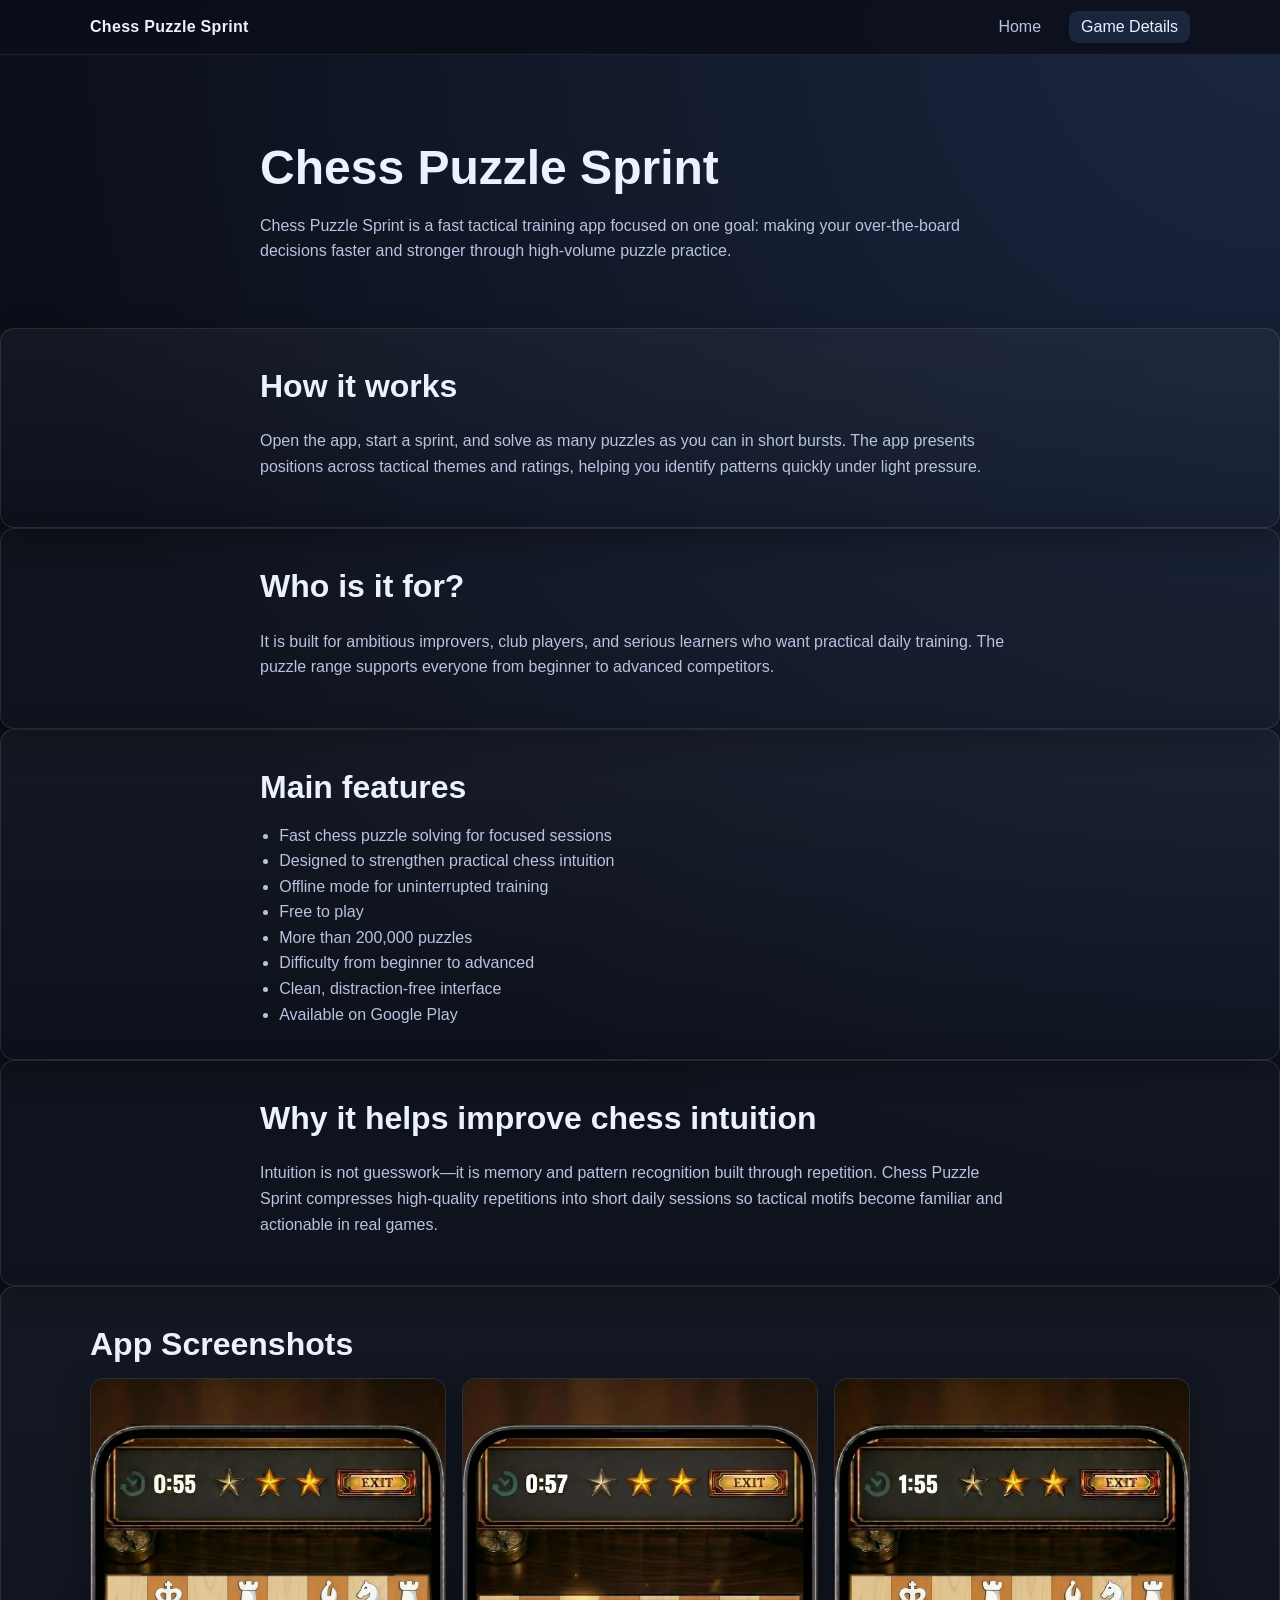
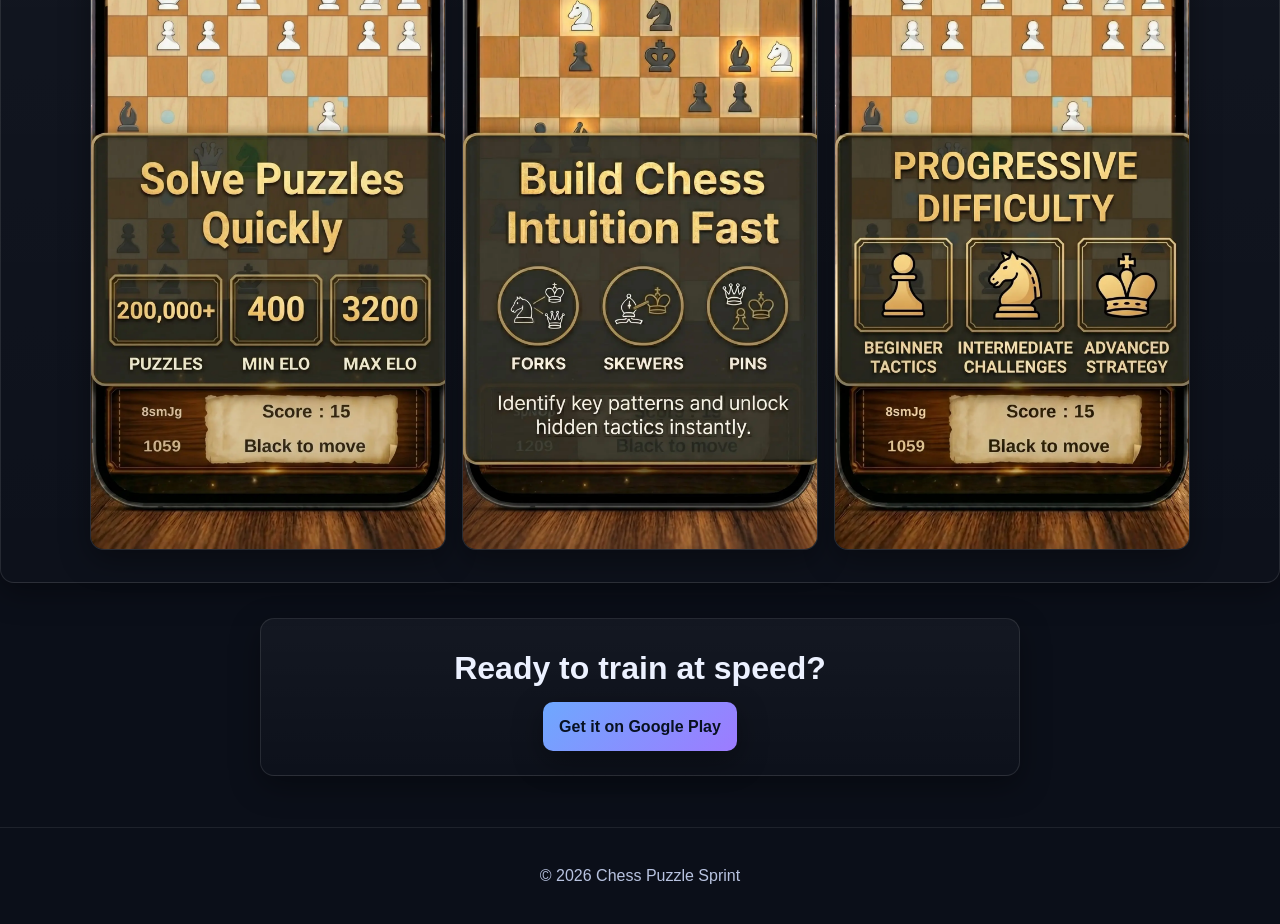
==== game.html @ a5557767 "Replace logo and screenshot placeholders with real assets" ====
<!DOCTYPE html>
<html lang="en">
<head>
  <meta charset="UTF-8" />
  <meta name="viewport" content="width=device-width, initial-scale=1.0" />
  <title>Game Details | Chess Puzzle Sprint</title>
  <meta name="description" content="Discover how Chess Puzzle Sprint works: fast sessions, 200,000+ puzzles, offline mode, and tactical training from beginner to advanced levels." />
  <link rel="stylesheet" href="style.css" />
</head>
<body>
  <header class="site-header">
    <div class="container nav-wrap">
      <a class="logo" href="index.html" aria-label="Chess Puzzle Sprint home">Chess Puzzle Sprint</a>
      <nav aria-label="Main navigation">
        <ul class="nav-links">
          <li><a href="index.html">Home</a></li>
          <li><a href="game.html" aria-current="page">Game Details</a></li>
        </ul>
      </nav>
    </div>
  </header>

  <main>
    <section class="page-hero">
      <div class="container narrow">
        <h1>Chess Puzzle Sprint</h1>
        <p>
          Chess Puzzle Sprint is a fast tactical training app focused on one goal: making your over-the-board decisions faster and stronger through high-volume puzzle practice.
        </p>
      </div>
    </section>

    <section class="content-section">
      <div class="container narrow">
        <h2>How it works</h2>
        <p>
          Open the app, start a sprint, and solve as many puzzles as you can in short bursts. The app presents positions across tactical themes and ratings, helping you identify patterns quickly under light pressure.
        </p>
      </div>
    </section>

    <section class="content-section alt">
      <div class="container narrow">
        <h2>Who is it for?</h2>
        <p>
          It is built for ambitious improvers, club players, and serious learners who want practical daily training. The puzzle range supports everyone from beginner to advanced competitors.
        </p>
      </div>
    </section>

    <section class="content-section">
      <div class="container narrow">
        <h2>Main features</h2>
        <ul class="feature-list">
          <li>Fast chess puzzle solving for focused sessions</li>
          <li>Designed to strengthen practical chess intuition</li>
          <li>Offline mode for uninterrupted training</li>
          <li>Free to play</li>
          <li>More than 200,000 puzzles</li>
          <li>Difficulty from beginner to advanced</li>
          <li>Clean, distraction-free interface</li>
          <li>Available on Google Play</li>
        </ul>
      </div>
    </section>

    <section class="content-section alt">
      <div class="container narrow">
        <h2>Why it helps improve chess intuition</h2>
        <p>
          Intuition is not guesswork—it is memory and pattern recognition built through repetition. Chess Puzzle Sprint compresses high-quality repetitions into short daily sessions so tactical motifs become familiar and actionable in real games.
        </p>
      </div>
    </section>

    <section class="content-section">
      <div class="container">
        <h2>App Screenshots</h2>
        <div class="screenshot-grid" aria-label="Gameplay screenshots">
          <img src="assets/screen-1.webp" alt="Home screen of Chess Puzzle Sprint" class="app-shot" />
          <img src="assets/screen-2.webp" alt="Puzzle gameplay in progress" class="app-shot" />
          <img src="assets/screen-3.webp" alt="Puzzle sprint results summary" class="app-shot" />
        </div>
      </div>
    </section>

    <section class="final-cta">
      <div class="container narrow">
        <h2>Ready to train at speed?</h2>
        <a class="btn btn-primary" href="https://play.google.com/store/apps/details?id=YOUR_APP_PACKAGE_NAME" target="_blank" rel="noopener noreferrer">Get it on Google Play</a>
      </div>
    </section>
  </main>

  <footer class="site-footer">
    <div class="container">
      <p>© <span id="year"></span> Chess Puzzle Sprint</p>
    </div>
  </footer>

  <script src="script.js"></script>
</body>
</html>
---- style.css ----
:root {
  --bg: #0b0f19;
  --bg-soft: #121a2a;
  --card: #161f33;
  --text: #ecf1ff;
  --muted: #b8c3e0;
  --accent: #6ea8fe;
  --accent-2: #7fffd4;
  --shadow: 0 10px 30px rgba(0, 0, 0, 0.35);
  --radius: 14px;
}

* { box-sizing: border-box; }
html, body { margin: 0; padding: 0; }
body {
  font-family: Inter, Segoe UI, Roboto, Helvetica, Arial, sans-serif;
  background: radial-gradient(circle at top right, #1b2640 0%, var(--bg) 45%);
  color: var(--text);
  line-height: 1.6;
}

.container { width: min(1100px, 92%); margin: 0 auto; }
.narrow { width: min(760px, 92%); }

.site-header {
  position: sticky;
  top: 0;
  background: rgba(11, 15, 25, 0.84);
  backdrop-filter: blur(10px);
  border-bottom: 1px solid rgba(255, 255, 255, 0.08);
  z-index: 50;
}
.nav-wrap { display: flex; align-items: center; justify-content: space-between; padding: 0.9rem 0; }
.logo {
  color: var(--text);
  text-decoration: none;
  font-weight: 700;
  letter-spacing: 0.3px;
}
.nav-links { list-style: none; display: flex; gap: 1rem; margin: 0; padding: 0; }
.nav-links a {
  color: var(--muted);
  text-decoration: none;
  padding: 0.45rem 0.75rem;
  border-radius: 9px;
}
.nav-links a[aria-current="page"], .nav-links a:hover, .nav-links a:focus-visible {
  color: var(--text);
  background: rgba(110, 168, 254, 0.14);
}

.hero, .page-hero { padding: 5rem 0 3rem; }
.hero-grid {
  display: grid;
  grid-template-columns: 1fr;
  gap: 1.5rem;
}
.eyebrow { text-transform: uppercase; color: var(--accent-2); font-weight: 600; letter-spacing: .1em; }
h1 { margin: 0.3rem 0 0.8rem; line-height: 1.18; font-size: clamp(1.85rem, 4.4vw, 3rem); }
.hero-copy { color: var(--muted); max-width: 60ch; }
.hero-actions { display: flex; flex-wrap: wrap; gap: 0.8rem; margin-top: 1.25rem; }

.btn {
  display: inline-block;
  text-decoration: none;
  font-weight: 650;
  border-radius: 10px;
  padding: 0.72rem 1rem;
  transition: transform .18s ease, box-shadow .18s ease;
}
.btn:focus-visible { outline: 2px solid var(--accent-2); outline-offset: 3px; }
.btn:hover { transform: translateY(-1px); }
.btn-primary {
  background: linear-gradient(135deg, var(--accent), #9d7bff);
  color: #081121;
  box-shadow: var(--shadow);
}
.btn-secondary {
  color: var(--text);
  border: 1px solid rgba(255, 255, 255, 0.2);
  background: rgba(255, 255, 255, 0.03);
}

.visual-card, .card, .placeholder-box, .content-section, .final-cta .narrow {
  background: linear-gradient(180deg, rgba(255,255,255,0.04), rgba(255,255,255,0.01));
  border: 1px solid rgba(255, 255, 255, 0.1);
  border-radius: var(--radius);
  box-shadow: var(--shadow);
}
.visual-card { padding: 1rem; display: flex; align-items: center; justify-content: center; min-height: 230px; }
.placeholder-box {
  width: 100%;
  min-height: 180px;
  display: grid;
  place-items: center;
  color: var(--muted);
  border: 1px dashed rgba(255,255,255,0.25);
  background: rgba(11, 15, 25, 0.35);
}
.placeholder-box.tall { min-height: 320px; }

.hero-logo {
  width: min(280px, 80%);
  height: auto;
  display: block;
  margin: 0 auto;
  filter: drop-shadow(0 8px 22px rgba(0,0,0,.35));
}

.app-shot {
  width: 100%;
  aspect-ratio: 9 / 19.5;
  object-fit: cover;
  border-radius: 14px;
  border: 1px solid rgba(255,255,255,0.12);
  box-shadow: var(--shadow);
  background: rgba(11, 15, 25, 0.35);
}

.features, .explain, .content-section { padding: 1.2rem 0 1.6rem; }
.card-grid {
  display: grid;
  grid-template-columns: 1fr;
  gap: 1rem;
  margin-top: 1rem;
}
.card { padding: 1rem; }
h2 { font-size: clamp(1.35rem, 3vw, 2rem); margin: 0 0 .5rem; }
h3 { margin-top: .2rem; margin-bottom: .4rem; }
p, li { color: var(--muted); }
.feature-list { margin: .6rem 0 0; padding-left: 1.2rem; }

.alt { background: rgba(255, 255, 255, 0.02); border-radius: var(--radius); }
.screenshot-grid {
  display: grid;
  grid-template-columns: 1fr;
  gap: 1rem;
}
.final-cta { padding: 2.2rem 0 3.2rem; }
.final-cta .narrow { text-align: center; padding: 1.5rem; }
.site-footer {
  border-top: 1px solid rgba(255,255,255,0.08);
  padding: 1.2rem 0;
  text-align: center;
  color: var(--muted);
}

@media (min-width: 700px) {
  .hero-grid { grid-template-columns: 1.1fr .9fr; align-items: center; }
  .card-grid { grid-template-columns: repeat(2, 1fr); }
  .screenshot-grid { grid-template-columns: repeat(3, 1fr); }
}

@media (min-width: 980px) {
  .features, .explain, .content-section { padding: 2rem 0; }
}
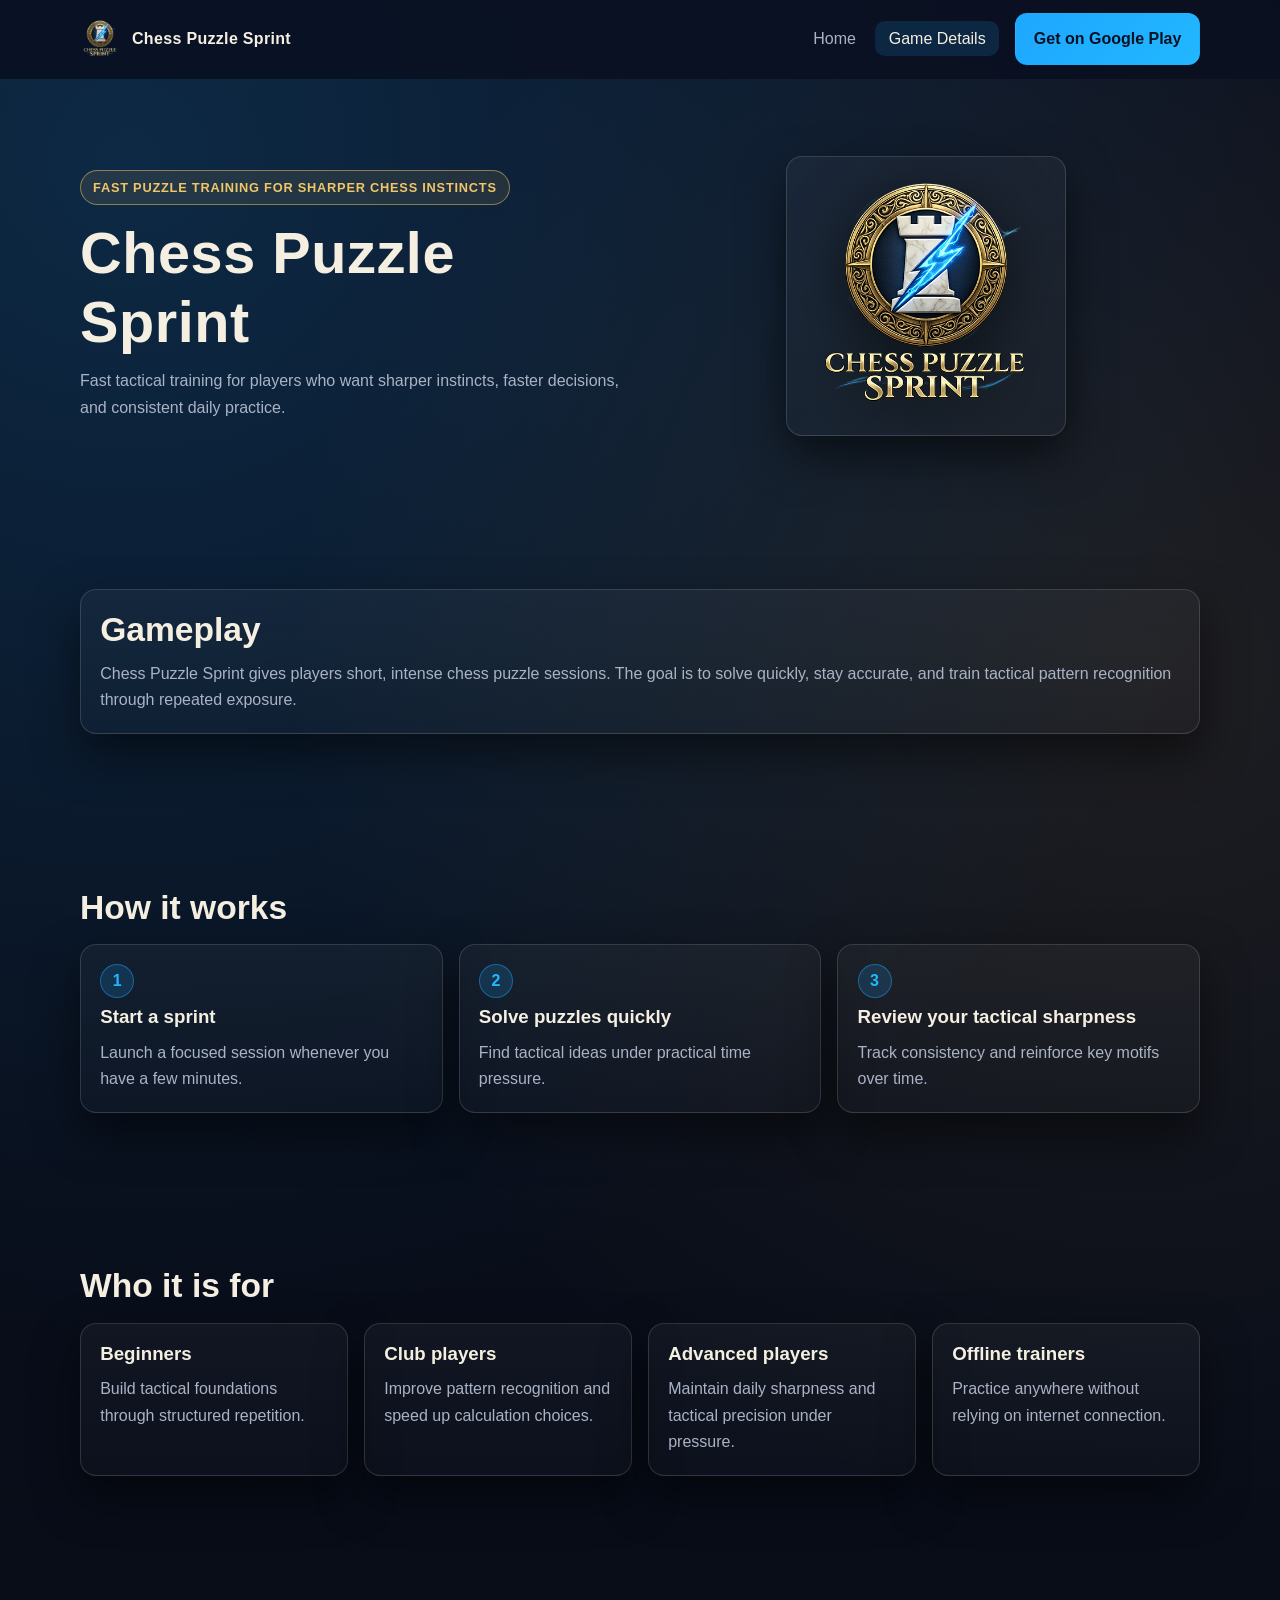
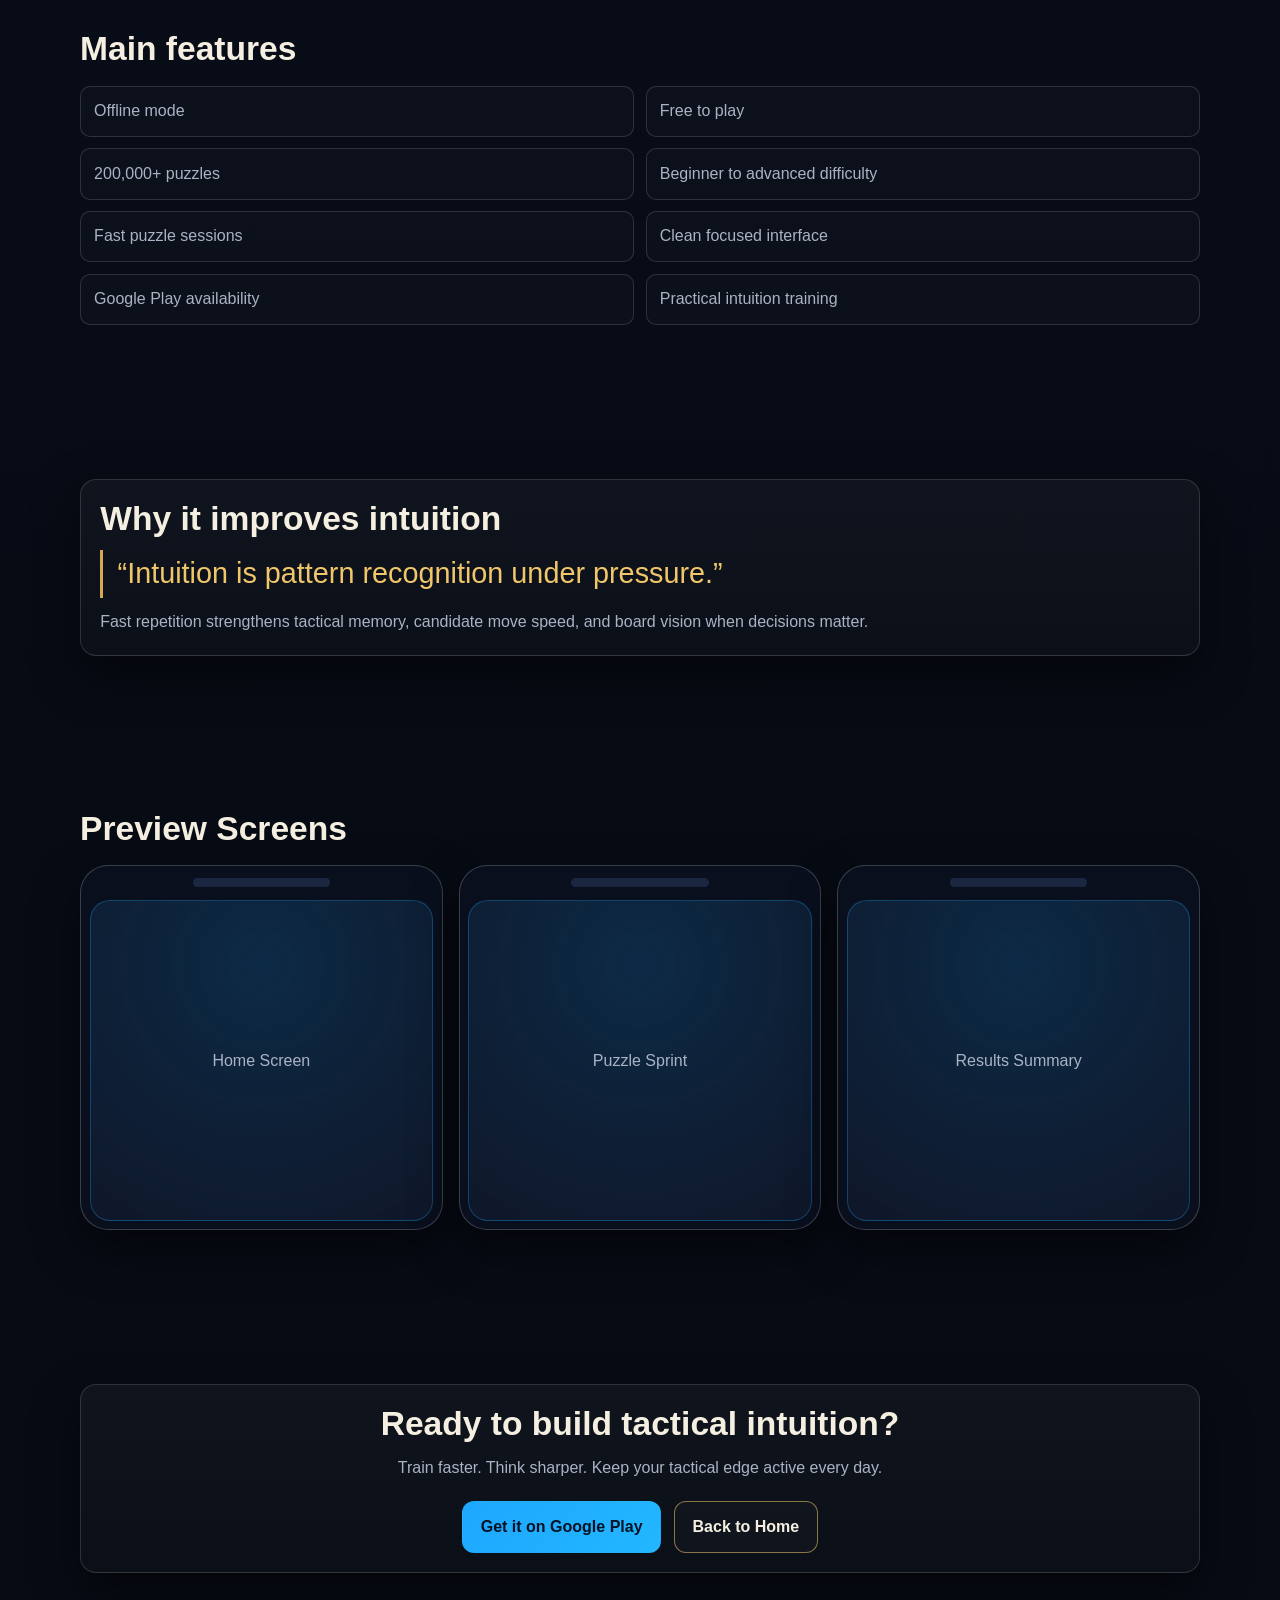
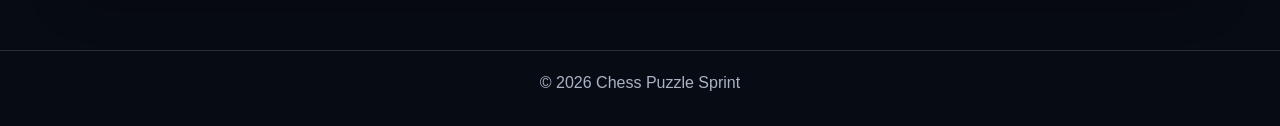
==== commit d55d5769: "Redesign site with premium chess visual identity and responsive layout" ====
--- a/game.html
+++ b/game.html
@@ -4,100 +4,57 @@
   <meta charset="UTF-8" />
   <meta name="viewport" content="width=device-width, initial-scale=1.0" />
   <title>Game Details | Chess Puzzle Sprint</title>
-  <meta name="description" content="Discover how Chess Puzzle Sprint works: fast sessions, 200,000+ puzzles, offline mode, and tactical training from beginner to advanced levels." />
+  <meta name="description" content="Discover how Chess Puzzle Sprint helps players improve chess intuition, tactical vision, and pattern recognition through fast offline puzzle training." />
   <link rel="stylesheet" href="style.css" />
 </head>
 <body>
-  <header class="site-header">
+  <header class="site-header" id="siteHeader">
     <div class="container nav-wrap">
-      <a class="logo" href="index.html" aria-label="Chess Puzzle Sprint home">Chess Puzzle Sprint</a>
-      <nav aria-label="Main navigation">
+      <a class="brand" href="index.html" aria-label="Chess Puzzle Sprint home">
+        <img src="assets/logo.png" alt="Chess Puzzle Sprint app logo featuring a marble rook, electric lightning, and gold frame" class="brand-logo" />
+        <span class="brand-text">Chess Puzzle Sprint</span>
+      </a>
+      <button class="menu-toggle" type="button" aria-expanded="false" aria-controls="mainNav" aria-label="Toggle navigation menu">
+        <span></span><span></span><span></span>
+      </button>
+      <nav id="mainNav" class="site-nav" aria-label="Main navigation">
         <ul class="nav-links">
           <li><a href="index.html">Home</a></li>
           <li><a href="game.html" aria-current="page">Game Details</a></li>
         </ul>
+        <a class="btn btn-primary nav-cta" href="https://play.google.com/store/apps/details?id=YOUR_APP_PACKAGE_NAME" target="_blank" rel="noopener noreferrer">Get on Google Play</a>
       </nav>
     </div>
   </header>
 
   <main>
-    <section class="page-hero">
-      <div class="container narrow">
-        <h1>Chess Puzzle Sprint</h1>
-        <p>
-          Chess Puzzle Sprint is a fast tactical training app focused on one goal: making your over-the-board decisions faster and stronger through high-volume puzzle practice.
-        </p>
+    <section class="section-pad page-hero">
+      <div class="container split-block align-center">
+        <div>
+          <p class="badge">Fast puzzle training for sharper chess instincts</p>
+          <h1>Chess Puzzle Sprint</h1>
+          <p>Fast tactical training for players who want sharper instincts, faster decisions, and consistent daily practice.</p>
+        </div>
+        <div class="inline-logo-card"><img src="assets/logo.png" alt="Chess Puzzle Sprint premium app logo" class="inline-logo" /></div>
       </div>
     </section>
 
-    <section class="content-section">
-      <div class="container narrow">
-        <h2>How it works</h2>
-        <p>
-          Open the app, start a sprint, and solve as many puzzles as you can in short bursts. The app presents positions across tactical themes and ratings, helping you identify patterns quickly under light pressure.
-        </p>
-      </div>
-    </section>
+    <section class="section-pad"><div class="container content-card"><h2>Gameplay</h2><p>Chess Puzzle Sprint gives players short, intense chess puzzle sessions. The goal is to solve quickly, stay accurate, and train tactical pattern recognition through repeated exposure.</p></div></section>
 
-    <section class="content-section alt">
-      <div class="container narrow">
-        <h2>Who is it for?</h2>
-        <p>
-          It is built for ambitious improvers, club players, and serious learners who want practical daily training. The puzzle range supports everyone from beginner to advanced competitors.
-        </p>
-      </div>
-    </section>
+    <section class="section-pad"><div class="container"><h2>How it works</h2><div class="step-grid"><article class="card step-card"><span class="step-no">1</span><h3>Start a sprint</h3><p>Launch a focused session whenever you have a few minutes.</p></article><article class="card step-card"><span class="step-no">2</span><h3>Solve puzzles quickly</h3><p>Find tactical ideas under practical time pressure.</p></article><article class="card step-card"><span class="step-no">3</span><h3>Review your tactical sharpness</h3><p>Track consistency and reinforce key motifs over time.</p></article></div></div></section>
 
-    <section class="content-section">
-      <div class="container narrow">
-        <h2>Main features</h2>
-        <ul class="feature-list">
-          <li>Fast chess puzzle solving for focused sessions</li>
-          <li>Designed to strengthen practical chess intuition</li>
-          <li>Offline mode for uninterrupted training</li>
-          <li>Free to play</li>
-          <li>More than 200,000 puzzles</li>
-          <li>Difficulty from beginner to advanced</li>
-          <li>Clean, distraction-free interface</li>
-          <li>Available on Google Play</li>
-        </ul>
-      </div>
-    </section>
+    <section class="section-pad"><div class="container"><h2>Who it is for</h2><div class="feature-grid"><article class="card"><h3>Beginners</h3><p>Build tactical foundations through structured repetition.</p></article><article class="card"><h3>Club players</h3><p>Improve pattern recognition and speed up calculation choices.</p></article><article class="card"><h3>Advanced players</h3><p>Maintain daily sharpness and tactical precision under pressure.</p></article><article class="card"><h3>Offline trainers</h3><p>Practice anywhere without relying on internet connection.</p></article></div></div></section>
 
-    <section class="content-section alt">
-      <div class="container narrow">
-        <h2>Why it helps improve chess intuition</h2>
-        <p>
-          Intuition is not guesswork—it is memory and pattern recognition built through repetition. Chess Puzzle Sprint compresses high-quality repetitions into short daily sessions so tactical motifs become familiar and actionable in real games.
-        </p>
-      </div>
-    </section>
+    <section class="section-pad"><div class="container"><h2>Main features</h2><ul class="feature-bullets"><li>Offline mode</li><li>Free to play</li><li>200,000+ puzzles</li><li>Beginner to advanced difficulty</li><li>Fast puzzle sessions</li><li>Clean focused interface</li><li>Google Play availability</li><li>Practical intuition training</li></ul></div></section>
 
-    <section class="content-section">
-      <div class="container">
-        <h2>App Screenshots</h2>
-        <div class="screenshot-grid" aria-label="Gameplay screenshots">
-          <img src="assets/screen-1.webp" alt="Home screen of Chess Puzzle Sprint" class="app-shot" />
-          <img src="assets/screen-2.webp" alt="Puzzle gameplay in progress" class="app-shot" />
-          <img src="assets/screen-3.webp" alt="Puzzle sprint results summary" class="app-shot" />
-        </div>
-      </div>
-    </section>
+    <section class="section-pad"><div class="container quote-panel"><h2>Why it improves intuition</h2><blockquote>“Intuition is pattern recognition under pressure.”</blockquote><p>Fast repetition strengthens tactical memory, candidate move speed, and board vision when decisions matter.</p></div></section>
 
-    <section class="final-cta">
-      <div class="container narrow">
-        <h2>Ready to train at speed?</h2>
-        <a class="btn btn-primary" href="https://play.google.com/store/apps/details?id=YOUR_APP_PACKAGE_NAME" target="_blank" rel="noopener noreferrer">Get it on Google Play</a>
-      </div>
-    </section>
+    <section class="section-pad"><div class="container"><h2>Preview Screens</h2><div class="mockup-grid" aria-label="App preview placeholders"><article class="phone-mockup"><div class="phone-notch"></div><div class="phone-screen">Home Screen</div></article><article class="phone-mockup"><div class="phone-notch"></div><div class="phone-screen">Puzzle Sprint</div></article><article class="phone-mockup"><div class="phone-notch"></div><div class="phone-screen">Results Summary</div></article></div></div></section>
+
+    <section class="section-pad"><div class="container cta-panel"><h2>Ready to build tactical intuition?</h2><p>Train faster. Think sharper. Keep your tactical edge active every day.</p><div class="hero-actions center-actions"><a class="btn btn-primary" href="https://play.google.com/store/apps/details?id=YOUR_APP_PACKAGE_NAME" target="_blank" rel="noopener noreferrer">Get it on Google Play</a><a class="btn btn-secondary" href="index.html">Back to Home</a></div></div></section>
   </main>
 
-  <footer class="site-footer">
-    <div class="container">
-      <p>© <span id="year"></span> Chess Puzzle Sprint</p>
-    </div>
-  </footer>
-
+  <footer class="site-footer"><div class="container"><p>© <span id="year"></span> Chess Puzzle Sprint</p></div></footer>
   <script src="script.js"></script>
 </body>
 </html>
--- a/style.css
+++ b/style.css
@@ -1,156 +1,107 @@
 :root {
-  --bg: #0b0f19;
-  --bg-soft: #121a2a;
-  --card: #161f33;
-  --text: #ecf1ff;
-  --muted: #b8c3e0;
-  --accent: #6ea8fe;
-  --accent-2: #7fffd4;
-  --shadow: 0 10px 30px rgba(0, 0, 0, 0.35);
-  --radius: 14px;
+  --bg: #070b14;
+  --bg-soft: #10182a;
+  --panel: #111b2e;
+  --card: rgba(255, 255, 255, 0.04);
+  --text: #f4efe1;
+  --muted: #aab3c5;
+  --blue: #1ea7ff;
+  --blue-2: #22b7ff;
+  --gold: #d7a84f;
+  --gold-soft: #f0c66a;
+  --border: rgba(255, 255, 255, 0.14);
+  --radius: 16px;
+  --shadow: 0 20px 45px rgba(0, 0, 0, 0.5);
 }
+* { box-sizing: border-box; }
+html { scroll-behavior: smooth; }
+body {
+  margin: 0;
+  font-family: Inter, "Segoe UI", Roboto, sans-serif;
+  color: var(--text);
+  background:
+    radial-gradient(circle at 10% 5%, rgba(30, 167, 255, 0.17), transparent 35%),
+    radial-gradient(circle at 90% 20%, rgba(215, 168, 79, 0.1), transparent 30%),
+    linear-gradient(180deg, #0a1020, #070b14 70%);
+  line-height: 1.65;
+}
+body::before { content: ""; position: fixed; inset: 0; pointer-events: none; background-image: linear-gradient(rgba(255,255,255,.03) 1px, transparent 1px),linear-gradient(90deg, rgba(255,255,255,.03) 1px, transparent 1px); background-size: 44px 44px; opacity: .08; }
+.container { width: min(1120px, 92%); margin: 0 auto; }
+.section-pad { padding: clamp(2.5rem, 6vw, 5.5rem) 0; }
+h1,h2,h3 { line-height: 1.2; margin: 0 0 .7rem; }
+h1 { font-size: clamp(2rem, 4.6vw, 3.6rem); letter-spacing: .01em; }
+h2 { font-size: clamp(1.4rem, 3vw, 2.1rem); }
+p { margin: 0; color: var(--muted); }
 
-* { box-sizing: border-box; }
-html, body { margin: 0; padding: 0; }
-body {
-  font-family: Inter, Segoe UI, Roboto, Helvetica, Arial, sans-serif;
-  background: radial-gradient(circle at top right, #1b2640 0%, var(--bg) 45%);
-  color: var(--text);
-  line-height: 1.6;
+.site-header { position: sticky; top: 0; z-index: 100; background: rgba(10,16,32,.85); backdrop-filter: blur(12px); border-bottom: 1px solid transparent; transition: box-shadow .2s,border-color .2s; }
+.site-header.scrolled { border-color: var(--border); box-shadow: 0 8px 26px rgba(0,0,0,.45); }
+.nav-wrap { display: flex; align-items: center; justify-content: space-between; gap: 1rem; padding: .8rem 0; }
+.brand { display: flex; align-items: center; gap: .75rem; color: var(--text); text-decoration: none; }
+.brand-logo { width: 40px; height: 40px; object-fit: contain; }
+.brand-text { font-weight: 700; letter-spacing: .02em; }
+.site-nav { display: flex; align-items: center; gap: 1rem; }
+.nav-links { display: flex; list-style: none; padding: 0; margin: 0; gap: .35rem; }
+.nav-links a { color: var(--muted); text-decoration: none; padding: .55rem .85rem; border-radius: 10px; }
+.nav-links a:hover,.nav-links a:focus-visible,.nav-links a[aria-current="page"] { color: var(--text); background: rgba(30,167,255,.15); }
+.menu-toggle { display: none; background: transparent; border: 1px solid var(--border); border-radius: 10px; padding: .45rem; }
+.menu-toggle span { display: block; width: 20px; height: 2px; background: var(--text); margin: 4px 0; }
+
+.btn { border: 1px solid transparent; border-radius: 12px; padding: .75rem 1.1rem; text-decoration: none; font-weight: 650; transition: .2s ease; display: inline-block; }
+.btn:focus-visible { outline: 2px solid var(--blue-2); outline-offset: 3px; }
+.btn-primary { color: #051224; background: linear-gradient(135deg, var(--blue), var(--blue-2)); box-shadow: 0 0 0 rgba(30,167,255,0); }
+.btn-primary:hover { transform: translateY(-2px); box-shadow: 0 10px 28px rgba(30,167,255,.38); }
+.btn-secondary { color: var(--text); background: rgba(255,255,255,.02); border-color: rgba(240,198,106,.55); }
+.btn-secondary:hover { transform: translateY(-2px); border-color: var(--gold-soft); box-shadow: 0 8px 24px rgba(215,168,79,.2); }
+
+.hero-grid,.split-block { display: grid; gap: 1.5rem; grid-template-columns: repeat(2,minmax(0,1fr)); align-items: center; }
+.badge { display: inline-flex; margin-bottom: .9rem; padding: .35rem .75rem; border: 1px solid rgba(240,198,106,.5); border-radius: 999px; color: var(--gold-soft); background: rgba(240,198,106,.1); font-size: .8rem; font-weight: 600; letter-spacing: .06em; text-transform: uppercase; }
+.hero-copy { max-width: 60ch; }
+.hero-actions { display: flex; flex-wrap: wrap; gap: .8rem; margin-top: 1.2rem; }
+.center-actions { justify-content: center; }
+.hero-visual { display: grid; place-items: center; }
+.logo-frame { width: min(380px, 100%); padding: clamp(1rem, 3vw, 1.5rem); background: radial-gradient(circle at 50% 35%, rgba(34,183,255,.22), rgba(17,27,46,.96)); border: 1px solid rgba(215,168,79,.45); border-radius: 24px; box-shadow: 0 0 45px rgba(30,167,255,.22), inset 0 0 0 1px rgba(255,255,255,.03); }
+.hero-logo,.inline-logo { width: 100%; height: auto; display: block; filter: drop-shadow(0 12px 30px rgba(0,0,0,.55)); }
+
+.card,.content-card,.cta-panel,.quote-panel,.inline-logo-card { background: linear-gradient(180deg, rgba(255,255,255,.04), rgba(255,255,255,.02)); border: 1px solid var(--border); border-radius: var(--radius); box-shadow: var(--shadow); }
+.card,.content-card,.quote-panel,.cta-panel { padding: 1.2rem; }
+.feature-grid,.step-grid { display: grid; grid-template-columns: repeat(4,minmax(0,1fr)); gap: 1rem; margin-top: 1rem; }
+.step-grid { grid-template-columns: repeat(3,minmax(0,1fr)); }
+.feature-card { position: relative; overflow: hidden; }
+.feature-card::before { content: ""; position: absolute; left: 0; top: 0; height: 3px; width: 100%; background: linear-gradient(90deg, var(--blue), var(--gold)); }
+.card:hover { transform: translateY(-4px); transition: transform .2s; }
+.feature-icon { width: 36px; height: 36px; display: inline-block; border-radius: 9px; margin-bottom: .6rem; border: 1px solid rgba(255,255,255,.2); background: rgba(30,167,255,.12); position: relative; }
+.feature-icon::after { content: ""; position: absolute; inset: 9px; border: 2px solid var(--gold-soft); }
+.icon-speed::after { border-radius: 50%; border-color: var(--blue-2); }
+.icon-volume::after { inset: 8px 12px; border-left: 2px solid var(--gold-soft); border-right: 2px solid var(--gold-soft); border-top: none; border-bottom: none; }
+.icon-intuition::after { inset: 8px; border: none; background: linear-gradient(135deg, var(--blue), var(--gold)); clip-path: polygon(50% 0, 100% 50%, 50% 100%, 0 50%); }
+
+.point-list { list-style: none; padding: 0; margin: 0; display: grid; gap: .7rem; }
+.point-list li { background: rgba(255,255,255,.03); border: 1px solid var(--border); border-radius: 12px; padding: .8rem; display: grid; gap: .25rem; }
+.point-list strong { color: var(--text); }
+
+.step-no { width: 34px; height: 34px; display: inline-grid; place-items: center; border-radius: 50%; background: rgba(30,167,255,.17); border: 1px solid rgba(30,167,255,.45); color: var(--blue-2); font-weight: 700; margin-bottom: .5rem; }
+.feature-bullets { margin: 1rem 0 0; padding: 0; list-style: none; display: grid; gap: .7rem; grid-template-columns: repeat(2,minmax(0,1fr)); }
+.feature-bullets li { padding: .72rem .82rem; border-radius: 10px; border: 1px solid var(--border); background: rgba(255,255,255,.02); color: var(--muted); }
+.quote-panel blockquote { margin: .4rem 0 .7rem; font-size: clamp(1.2rem, 2.8vw, 1.8rem); color: var(--gold-soft); border-left: 3px solid var(--gold); padding-left: .9rem; }
+
+.mockup-grid { display: grid; grid-template-columns: repeat(3,minmax(0,1fr)); gap: 1rem; margin-top: 1rem; }
+.phone-mockup { border-radius: 28px; background: #090f1d; border: 1px solid rgba(255,255,255,.2); padding: .55rem; min-height: 360px; box-shadow: var(--shadow); }
+.phone-notch { width: 40%; height: 9px; border-radius: 999px; background: #1b2741; margin: .2rem auto .8rem; }
+.phone-screen { height: calc(100% - 24px); min-height: 320px; border-radius: 20px; display: grid; place-items: center; color: var(--muted); border: 1px solid rgba(30,167,255,.3); background: radial-gradient(circle at 50% 20%, rgba(30,167,255,.18), rgba(16,24,42,.95)); }
+.inline-logo-card { padding: 1rem; max-width: 280px; justify-self: center; }
+.cta-panel { text-align: center; }
+.site-footer { padding: 1.2rem 0 1.8rem; border-top: 1px solid var(--border); text-align: center; color: var(--muted); }
+
+@media (max-width: 960px) {
+  .hero-grid,.split-block,.feature-grid,.step-grid,.mockup-grid { grid-template-columns: 1fr; }
+  .feature-bullets { grid-template-columns: 1fr; }
 }
-
-.container { width: min(1100px, 92%); margin: 0 auto; }
-.narrow { width: min(760px, 92%); }
-
-.site-header {
-  position: sticky;
-  top: 0;
-  background: rgba(11, 15, 25, 0.84);
-  backdrop-filter: blur(10px);
-  border-bottom: 1px solid rgba(255, 255, 255, 0.08);
-  z-index: 50;
+@media (max-width: 780px) {
+  .menu-toggle { display: block; }
+  .site-nav { position: absolute; top: 100%; left: 0; right: 0; display: none; flex-direction: column; padding: .8rem 4%; background: rgba(10,16,32,.96); border-bottom: 1px solid var(--border); }
+  .site-nav.open { display: flex; }
+  .nav-links { flex-direction: column; width: 100%; }
+  .nav-links a { display: block; }
+  .nav-cta { width: 100%; text-align: center; }
+  .hero-actions .btn { width: 100%; text-align: center; }
 }
-.nav-wrap { display: flex; align-items: center; justify-content: space-between; padding: 0.9rem 0; }
-.logo {
-  color: var(--text);
-  text-decoration: none;
-  font-weight: 700;
-  letter-spacing: 0.3px;
-}
-.nav-links { list-style: none; display: flex; gap: 1rem; margin: 0; padding: 0; }
-.nav-links a {
-  color: var(--muted);
-  text-decoration: none;
-  padding: 0.45rem 0.75rem;
-  border-radius: 9px;
-}
-.nav-links a[aria-current="page"], .nav-links a:hover, .nav-links a:focus-visible {
-  color: var(--text);
-  background: rgba(110, 168, 254, 0.14);
-}
-
-.hero, .page-hero { padding: 5rem 0 3rem; }
-.hero-grid {
-  display: grid;
-  grid-template-columns: 1fr;
-  gap: 1.5rem;
-}
-.eyebrow { text-transform: uppercase; color: var(--accent-2); font-weight: 600; letter-spacing: .1em; }
-h1 { margin: 0.3rem 0 0.8rem; line-height: 1.18; font-size: clamp(1.85rem, 4.4vw, 3rem); }
-.hero-copy { color: var(--muted); max-width: 60ch; }
-.hero-actions { display: flex; flex-wrap: wrap; gap: 0.8rem; margin-top: 1.25rem; }
-
-.btn {
-  display: inline-block;
-  text-decoration: none;
-  font-weight: 650;
-  border-radius: 10px;
-  padding: 0.72rem 1rem;
-  transition: transform .18s ease, box-shadow .18s ease;
-}
-.btn:focus-visible { outline: 2px solid var(--accent-2); outline-offset: 3px; }
-.btn:hover { transform: translateY(-1px); }
-.btn-primary {
-  background: linear-gradient(135deg, var(--accent), #9d7bff);
-  color: #081121;
-  box-shadow: var(--shadow);
-}
-.btn-secondary {
-  color: var(--text);
-  border: 1px solid rgba(255, 255, 255, 0.2);
-  background: rgba(255, 255, 255, 0.03);
-}
-
-.visual-card, .card, .placeholder-box, .content-section, .final-cta .narrow {
-  background: linear-gradient(180deg, rgba(255,255,255,0.04), rgba(255,255,255,0.01));
-  border: 1px solid rgba(255, 255, 255, 0.1);
-  border-radius: var(--radius);
-  box-shadow: var(--shadow);
-}
-.visual-card { padding: 1rem; display: flex; align-items: center; justify-content: center; min-height: 230px; }
-.placeholder-box {
-  width: 100%;
-  min-height: 180px;
-  display: grid;
-  place-items: center;
-  color: var(--muted);
-  border: 1px dashed rgba(255,255,255,0.25);
-  background: rgba(11, 15, 25, 0.35);
-}
-.placeholder-box.tall { min-height: 320px; }
-
-.hero-logo {
-  width: min(280px, 80%);
-  height: auto;
-  display: block;
-  margin: 0 auto;
-  filter: drop-shadow(0 8px 22px rgba(0,0,0,.35));
-}
-
-.app-shot {
-  width: 100%;
-  aspect-ratio: 9 / 19.5;
-  object-fit: cover;
-  border-radius: 14px;
-  border: 1px solid rgba(255,255,255,0.12);
-  box-shadow: var(--shadow);
-  background: rgba(11, 15, 25, 0.35);
-}
-
-.features, .explain, .content-section { padding: 1.2rem 0 1.6rem; }
-.card-grid {
-  display: grid;
-  grid-template-columns: 1fr;
-  gap: 1rem;
-  margin-top: 1rem;
-}
-.card { padding: 1rem; }
-h2 { font-size: clamp(1.35rem, 3vw, 2rem); margin: 0 0 .5rem; }
-h3 { margin-top: .2rem; margin-bottom: .4rem; }
-p, li { color: var(--muted); }
-.feature-list { margin: .6rem 0 0; padding-left: 1.2rem; }
-
-.alt { background: rgba(255, 255, 255, 0.02); border-radius: var(--radius); }
-.screenshot-grid {
-  display: grid;
-  grid-template-columns: 1fr;
-  gap: 1rem;
-}
-.final-cta { padding: 2.2rem 0 3.2rem; }
-.final-cta .narrow { text-align: center; padding: 1.5rem; }
-.site-footer {
-  border-top: 1px solid rgba(255,255,255,0.08);
-  padding: 1.2rem 0;
-  text-align: center;
-  color: var(--muted);
-}
-
-@media (min-width: 700px) {
-  .hero-grid { grid-template-columns: 1.1fr .9fr; align-items: center; }
-  .card-grid { grid-template-columns: repeat(2, 1fr); }
-  .screenshot-grid { grid-template-columns: repeat(3, 1fr); }
-}
-
-@media (min-width: 980px) {
-  .features, .explain, .content-section { padding: 2rem 0; }
-}
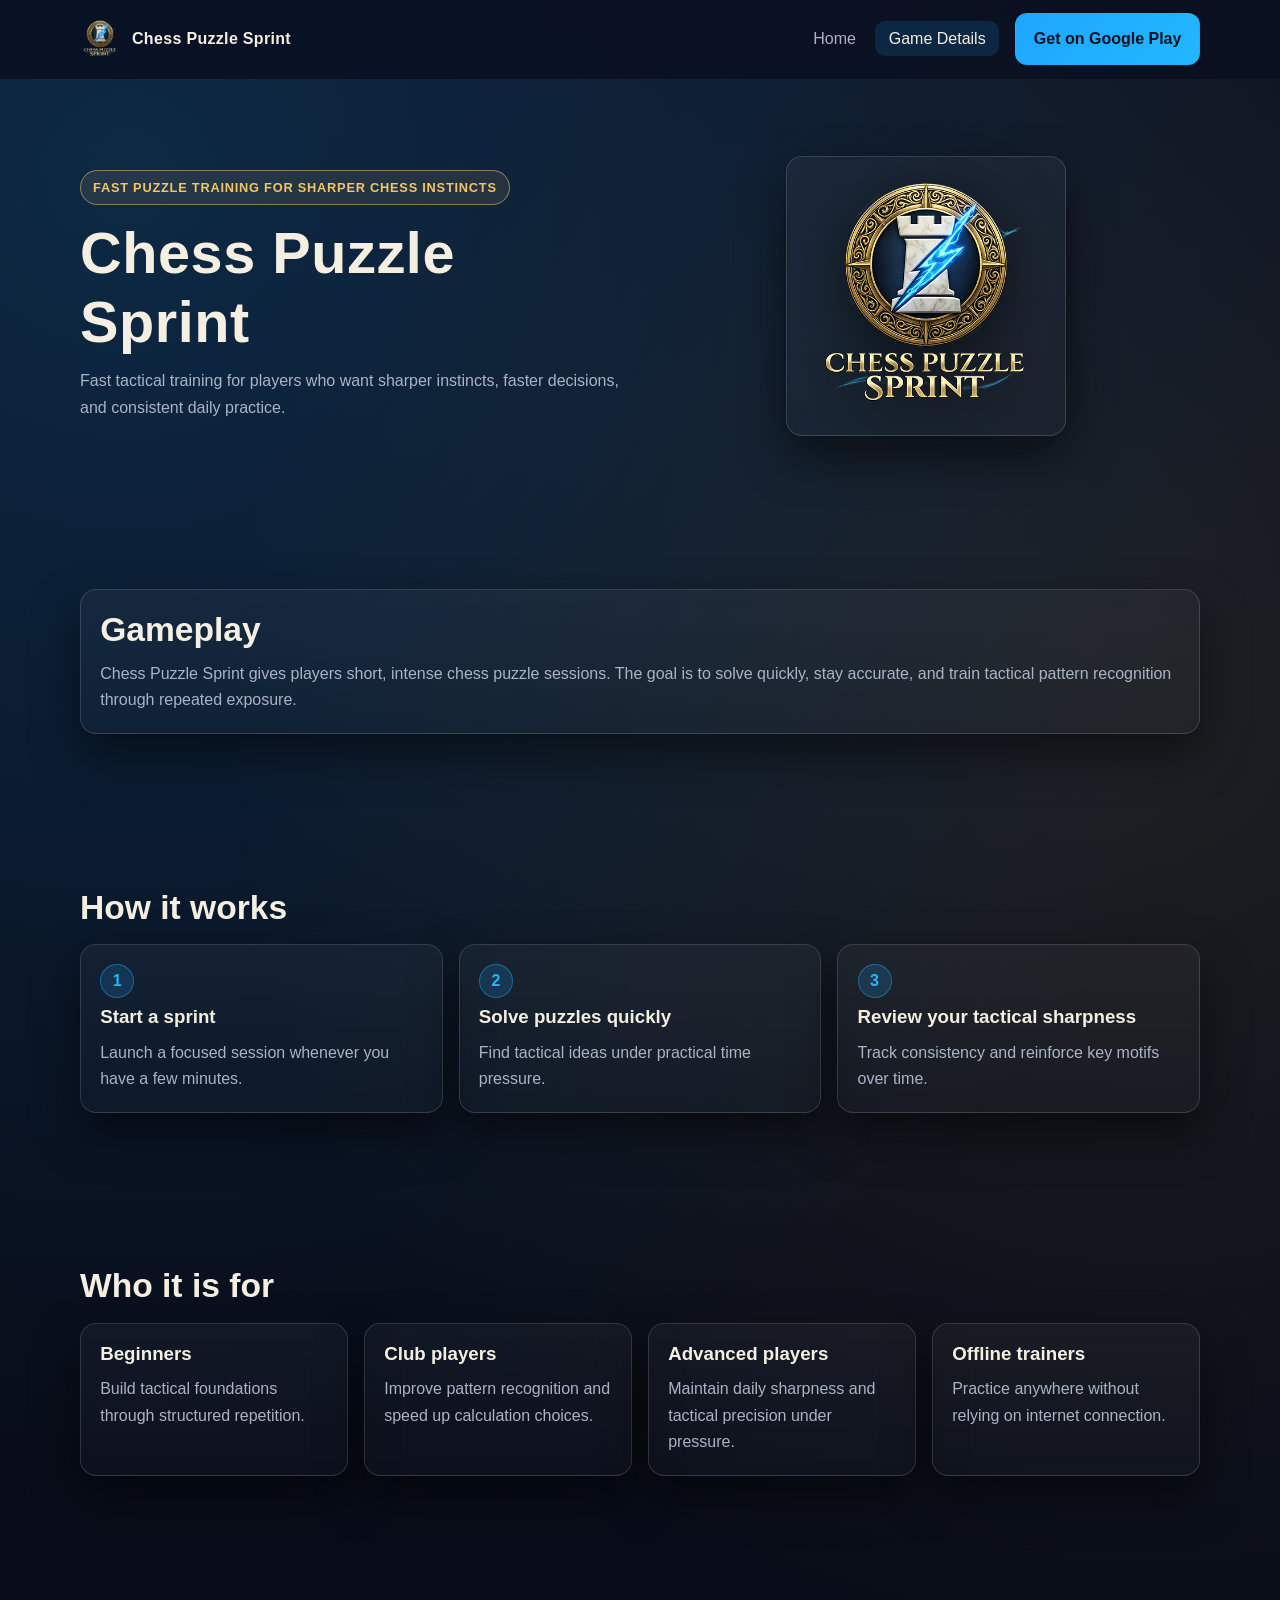
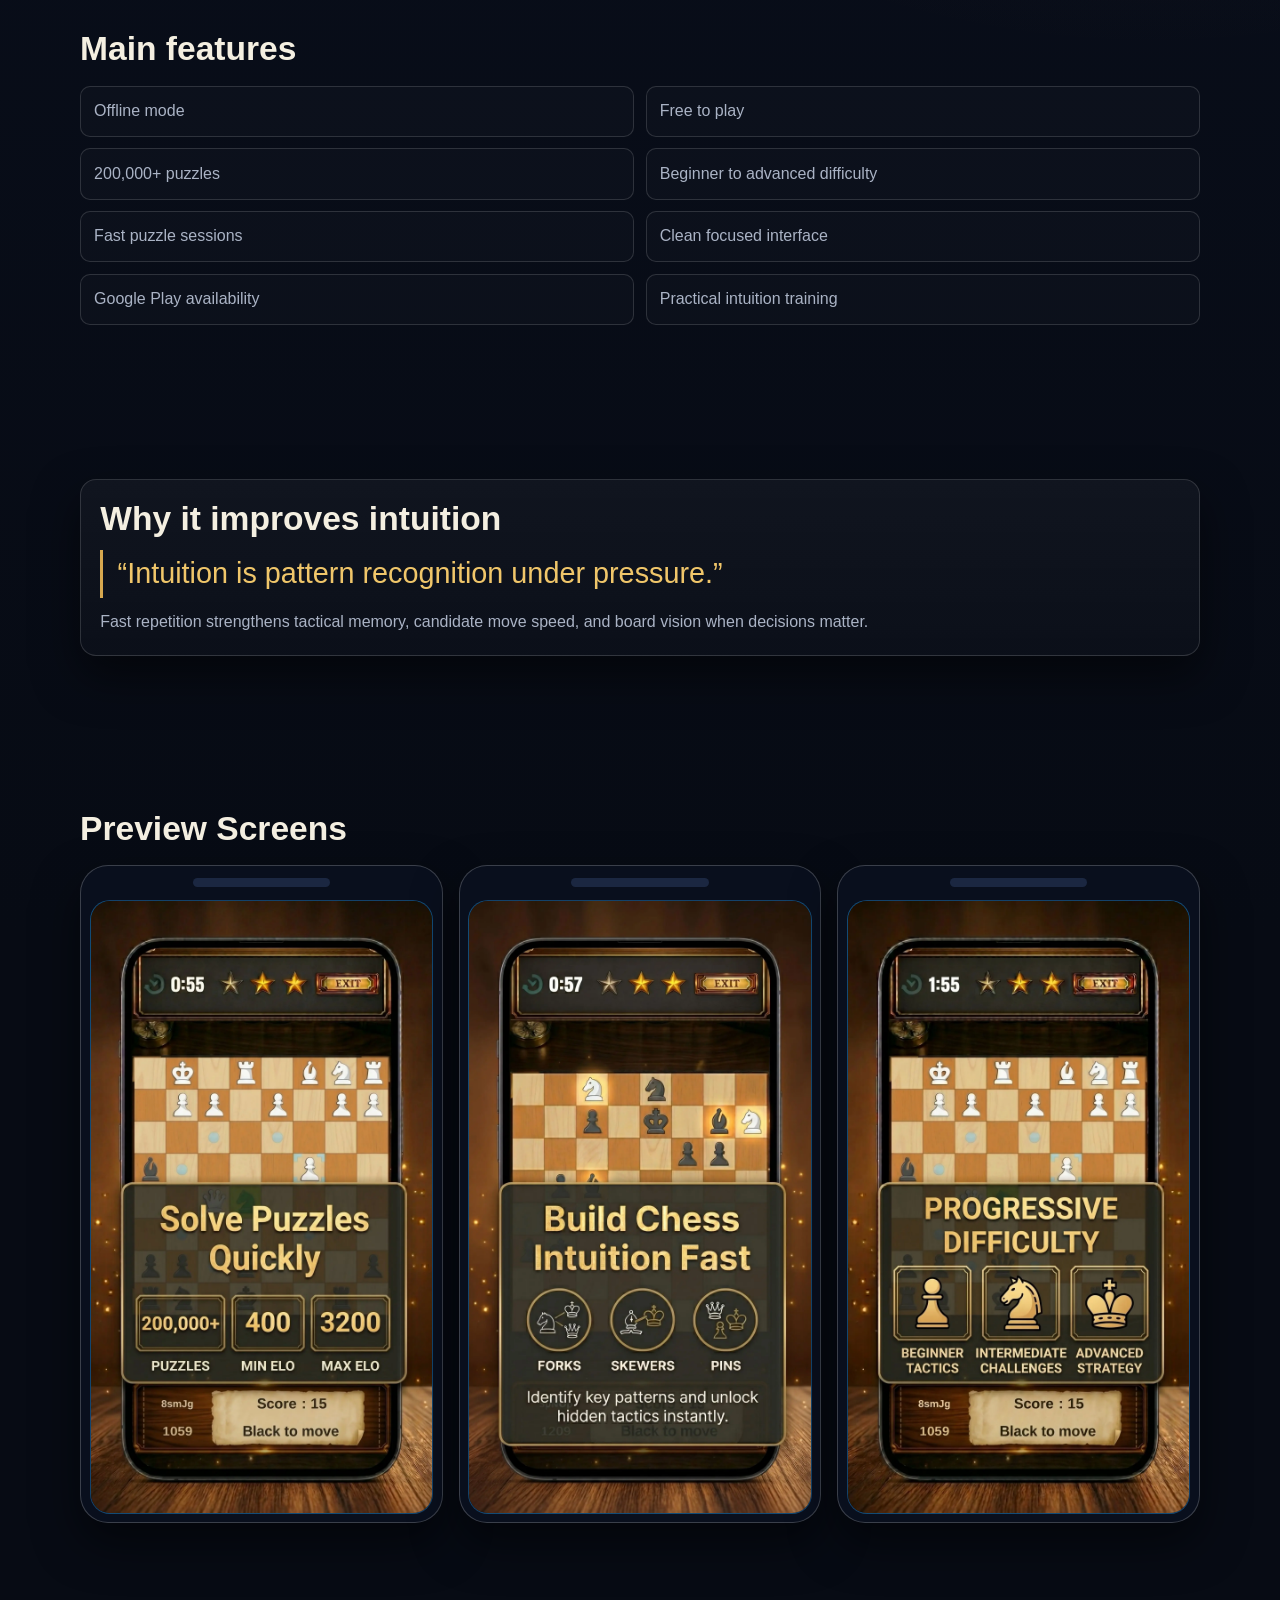
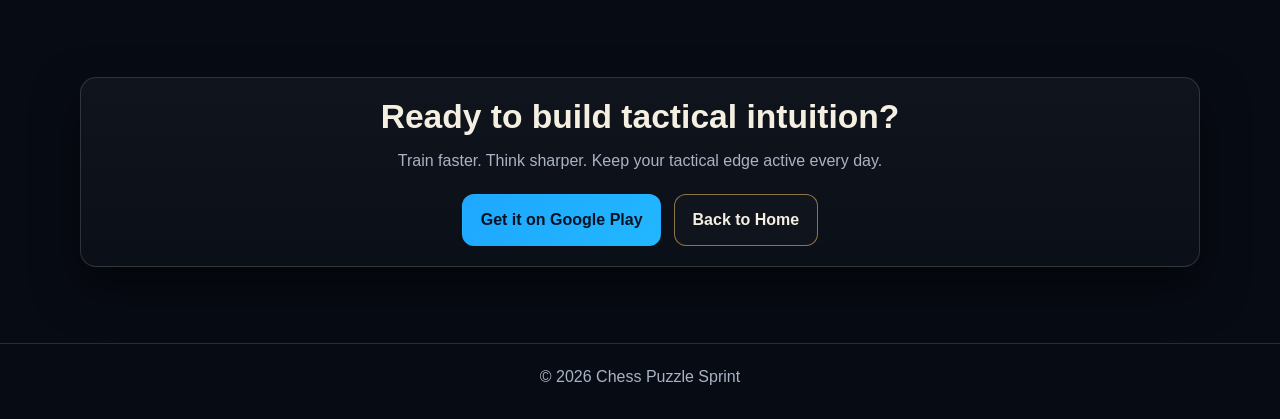
==== commit fc785458: "Add real preview screenshots from assets" ====
--- a/game.html
+++ b/game.html
@@ -22,7 +22,7 @@
           <li><a href="index.html">Home</a></li>
           <li><a href="game.html" aria-current="page">Game Details</a></li>
         </ul>
-        <a class="btn btn-primary nav-cta" href="https://play.google.com/store/apps/details?id=YOUR_APP_PACKAGE_NAME" target="_blank" rel="noopener noreferrer">Get on Google Play</a>
+        <a class="btn btn-primary nav-cta" href="https://play.google.com/store/apps/details?id=com.ismail.chesspuzzlesprint" target="_blank" rel="noopener noreferrer">Get on Google Play</a>
       </nav>
     </div>
   </header>
@@ -49,9 +49,9 @@
 
     <section class="section-pad"><div class="container quote-panel"><h2>Why it improves intuition</h2><blockquote>“Intuition is pattern recognition under pressure.”</blockquote><p>Fast repetition strengthens tactical memory, candidate move speed, and board vision when decisions matter.</p></div></section>
 
-    <section class="section-pad"><div class="container"><h2>Preview Screens</h2><div class="mockup-grid" aria-label="App preview placeholders"><article class="phone-mockup"><div class="phone-notch"></div><div class="phone-screen">Home Screen</div></article><article class="phone-mockup"><div class="phone-notch"></div><div class="phone-screen">Puzzle Sprint</div></article><article class="phone-mockup"><div class="phone-notch"></div><div class="phone-screen">Results Summary</div></article></div></div></section>
+    <section class="section-pad"><div class="container"><h2>Preview Screens</h2><div class="mockup-grid" aria-label="App preview screenshots"><article class="phone-mockup"><div class="phone-notch"></div><div class="phone-screen"><img src="assets/screen-1.webp" alt="Chess Puzzle Sprint home screen preview" loading="lazy" /></div></article><article class="phone-mockup"><div class="phone-notch"></div><div class="phone-screen"><img src="assets/screen-2.webp" alt="Chess Puzzle Sprint puzzle sprint gameplay preview" loading="lazy" /></div></article><article class="phone-mockup"><div class="phone-notch"></div><div class="phone-screen"><img src="assets/screen-3.webp" alt="Chess Puzzle Sprint results summary preview" loading="lazy" /></div></article></div></div></section>
 
-    <section class="section-pad"><div class="container cta-panel"><h2>Ready to build tactical intuition?</h2><p>Train faster. Think sharper. Keep your tactical edge active every day.</p><div class="hero-actions center-actions"><a class="btn btn-primary" href="https://play.google.com/store/apps/details?id=YOUR_APP_PACKAGE_NAME" target="_blank" rel="noopener noreferrer">Get it on Google Play</a><a class="btn btn-secondary" href="index.html">Back to Home</a></div></div></section>
+    <section class="section-pad"><div class="container cta-panel"><h2>Ready to build tactical intuition?</h2><p>Train faster. Think sharper. Keep your tactical edge active every day.</p><div class="hero-actions center-actions"><a class="btn btn-primary" href="https://play.google.com/store/apps/details?id=com.ismail.chesspuzzlesprint" target="_blank" rel="noopener noreferrer">Get it on Google Play</a><a class="btn btn-secondary" href="index.html">Back to Home</a></div></div></section>
   </main>
 
   <footer class="site-footer"><div class="container"><p>© <span id="year"></span> Chess Puzzle Sprint</p></div></footer>
--- a/style.css
+++ b/style.css
@@ -87,7 +87,8 @@
 .mockup-grid { display: grid; grid-template-columns: repeat(3,minmax(0,1fr)); gap: 1rem; margin-top: 1rem; }
 .phone-mockup { border-radius: 28px; background: #090f1d; border: 1px solid rgba(255,255,255,.2); padding: .55rem; min-height: 360px; box-shadow: var(--shadow); }
 .phone-notch { width: 40%; height: 9px; border-radius: 999px; background: #1b2741; margin: .2rem auto .8rem; }
-.phone-screen { height: calc(100% - 24px); min-height: 320px; border-radius: 20px; display: grid; place-items: center; color: var(--muted); border: 1px solid rgba(30,167,255,.3); background: radial-gradient(circle at 50% 20%, rgba(30,167,255,.18), rgba(16,24,42,.95)); }
+.phone-screen { height: calc(100% - 24px); min-height: 320px; border-radius: 20px; display: grid; place-items: center; color: var(--muted); border: 1px solid rgba(30,167,255,.3); background: radial-gradient(circle at 50% 20%, rgba(30,167,255,.18), rgba(16,24,42,.95)); overflow: hidden; }
+.phone-screen img { width: 100%; height: 100%; object-fit: cover; display: block; }
 .inline-logo-card { padding: 1rem; max-width: 280px; justify-self: center; }
 .cta-panel { text-align: center; }
 .site-footer { padding: 1.2rem 0 1.8rem; border-top: 1px solid var(--border); text-align: center; color: var(--muted); }
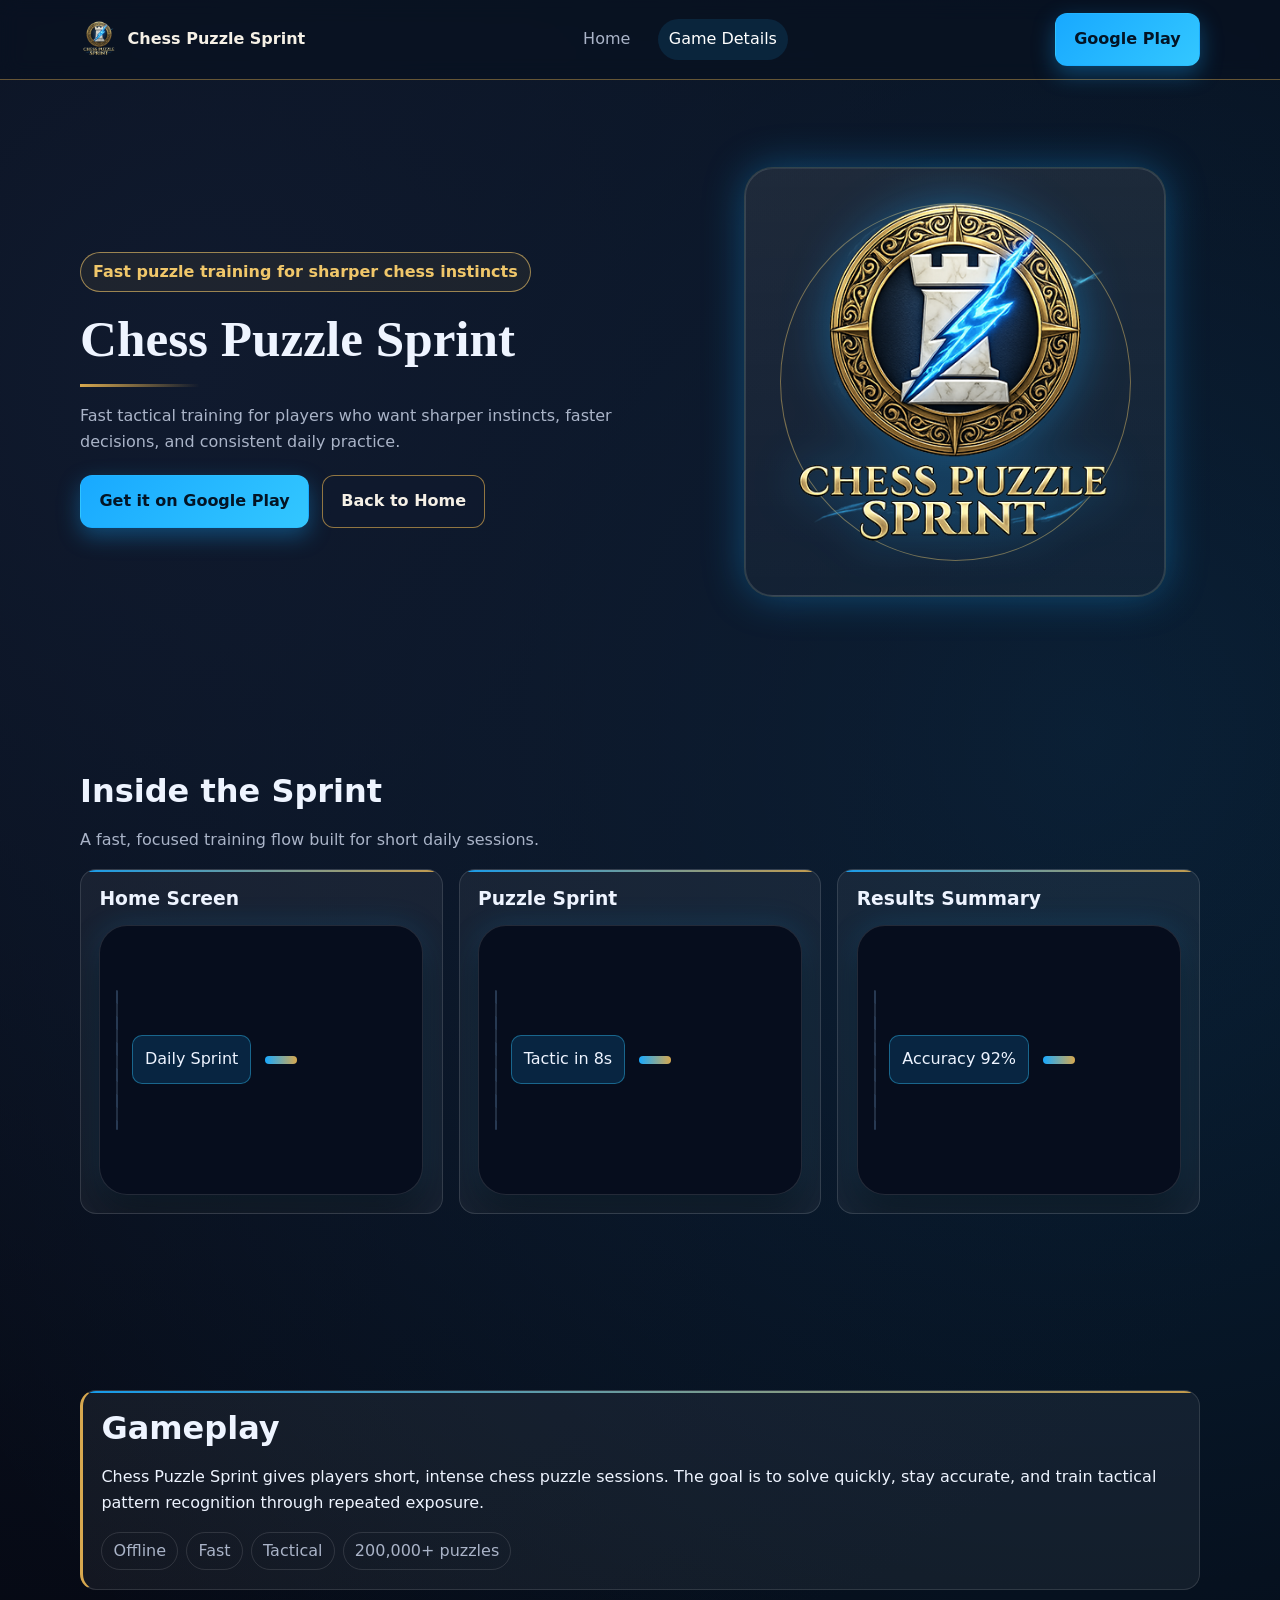
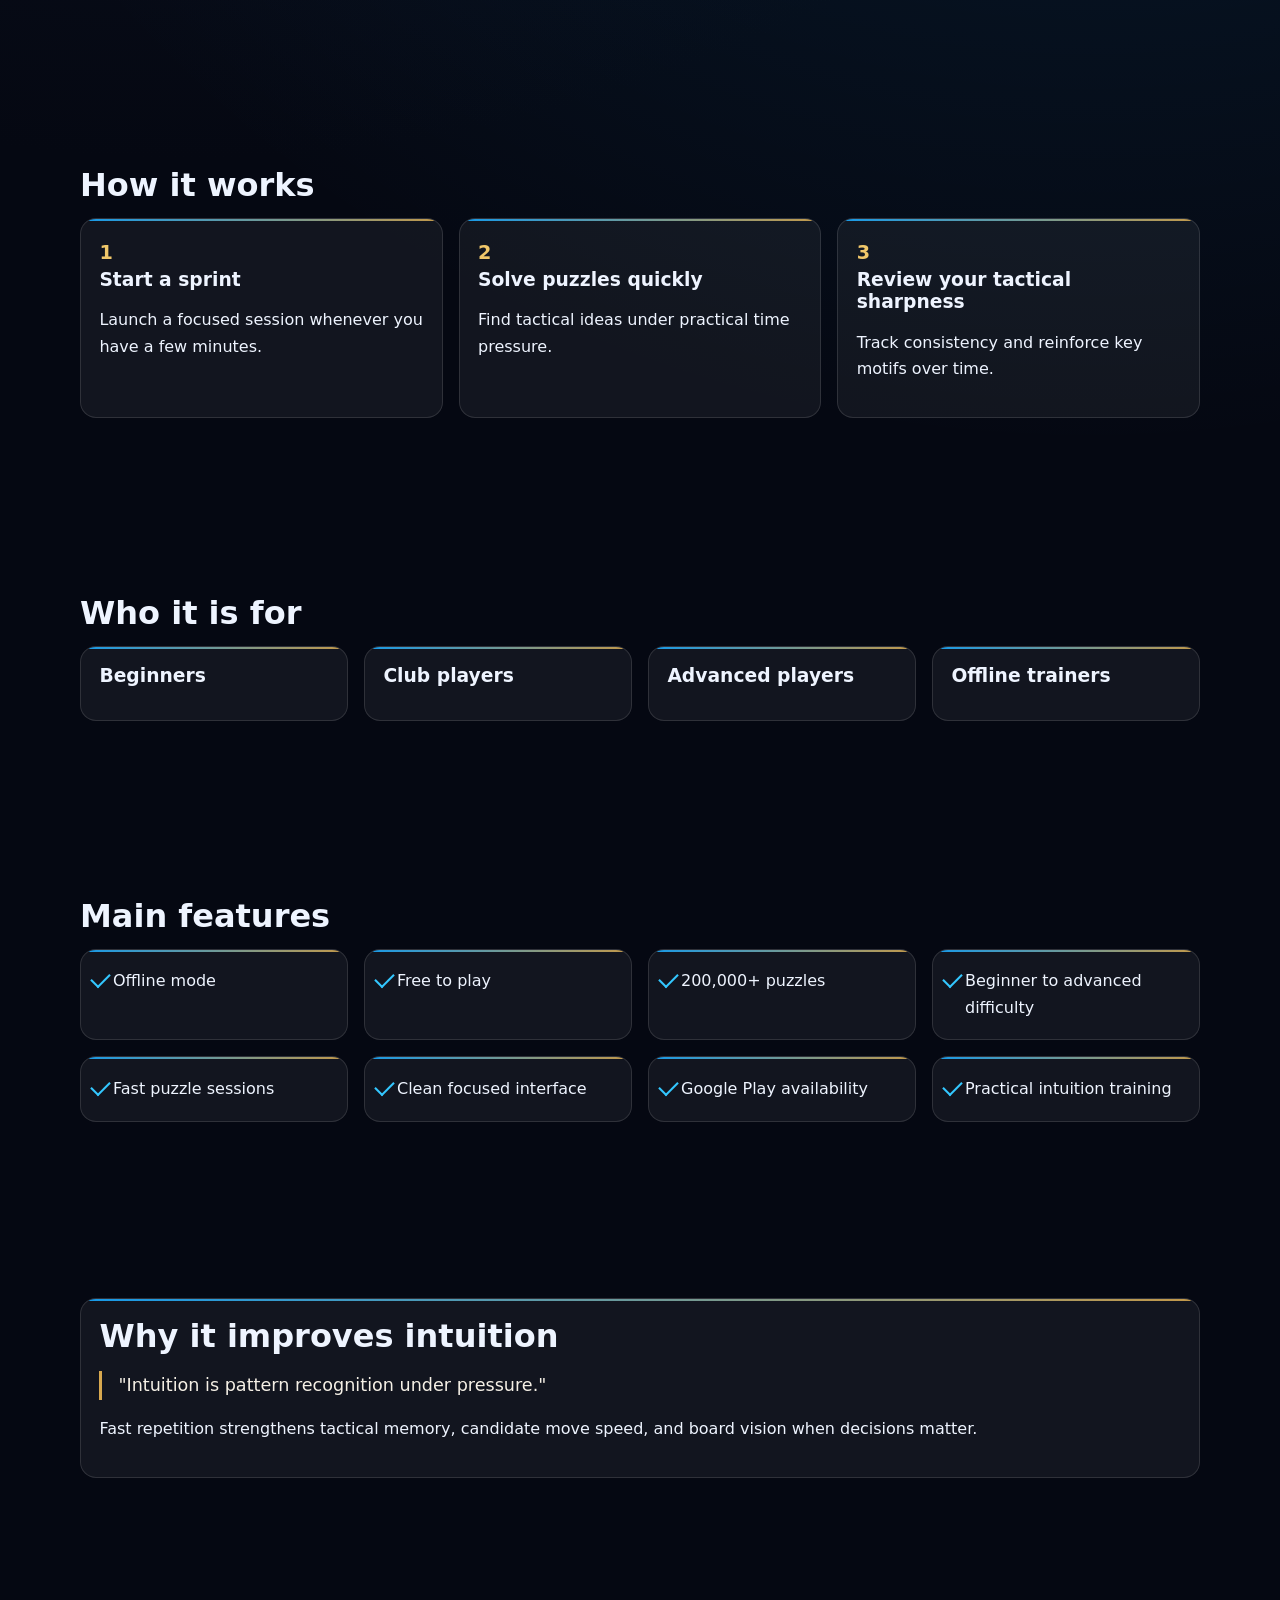
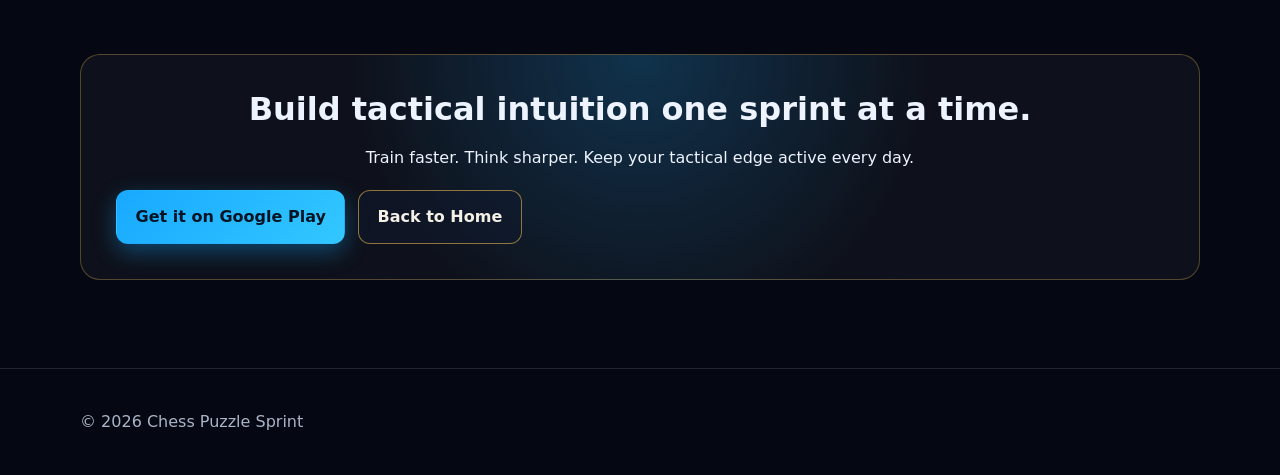
==== commit c0517051: "Redesign site with premium chess-themed visuals and layout" ====
--- a/game.html
+++ b/game.html
@@ -10,51 +10,62 @@
 <body>
   <header class="site-header" id="siteHeader">
     <div class="container nav-wrap">
-      <a class="brand" href="index.html" aria-label="Chess Puzzle Sprint home">
-        <img src="assets/logo.png" alt="Chess Puzzle Sprint app logo featuring a marble rook, electric lightning, and gold frame" class="brand-logo" />
-        <span class="brand-text">Chess Puzzle Sprint</span>
+      <a href="index.html" class="brand" aria-label="Chess Puzzle Sprint home">
+        <img src="assets/logo.png" alt="Chess Puzzle Sprint logo with a marble rook and electric lightning" />
+        <span>Chess Puzzle Sprint</span>
       </a>
-      <button class="menu-toggle" type="button" aria-expanded="false" aria-controls="mainNav" aria-label="Toggle navigation menu">
-        <span></span><span></span><span></span>
-      </button>
-      <nav id="mainNav" class="site-nav" aria-label="Main navigation">
-        <ul class="nav-links">
-          <li><a href="index.html">Home</a></li>
-          <li><a href="game.html" aria-current="page">Game Details</a></li>
-        </ul>
-        <a class="btn btn-primary nav-cta" href="https://play.google.com/store/apps/details?id=com.ismail.chesspuzzlesprint" target="_blank" rel="noopener noreferrer">Get on Google Play</a>
+      <nav class="site-nav" aria-label="Main navigation">
+        <a href="index.html">Home</a>
+        <a class="active" href="game.html">Game Details</a>
       </nav>
+      <a class="btn btn-primary nav-cta" href="https://play.google.com/store/apps/details?id=YOUR_APP_PACKAGE_NAME" target="_blank" rel="noopener noreferrer">Google Play</a>
     </div>
   </header>
 
   <main>
-    <section class="section-pad page-hero">
-      <div class="container split-block align-center">
+    <section class="hero section hero-small">
+      <div class="container hero-grid">
         <div>
           <p class="badge">Fast puzzle training for sharper chess instincts</p>
           <h1>Chess Puzzle Sprint</h1>
-          <p>Fast tactical training for players who want sharper instincts, faster decisions, and consistent daily practice.</p>
+          <p class="lead">Fast tactical training for players who want sharper instincts, faster decisions, and consistent daily practice.</p>
+          <div class="btn-row">
+            <a class="btn btn-primary" href="https://play.google.com/store/apps/details?id=YOUR_APP_PACKAGE_NAME" target="_blank" rel="noopener noreferrer">Get it on Google Play</a>
+            <a class="btn btn-secondary" href="index.html">Back to Home</a>
+          </div>
         </div>
-        <div class="inline-logo-card"><img src="assets/logo.png" alt="Chess Puzzle Sprint premium app logo" class="inline-logo" /></div>
+        <div class="hero-visual compact">
+          <div class="logo-frame floaty compact"><img src="assets/logo.png" alt="Chess Puzzle Sprint logo with a marble rook and electric lightning" /></div>
+        </div>
       </div>
     </section>
 
-    <section class="section-pad"><div class="container content-card"><h2>Gameplay</h2><p>Chess Puzzle Sprint gives players short, intense chess puzzle sessions. The goal is to solve quickly, stay accurate, and train tactical pattern recognition through repeated exposure.</p></div></section>
+    <section class="section">
+      <div class="container">
+        <h2>Inside the Sprint</h2>
+        <p class="section-sub">A fast, focused training flow built for short daily sessions.</p>
+        <div class="grid three">
+          <article class="card phone-card"><h3>Home Screen</h3><div class="phone-mockup mini"><div class="mock-grid"></div><div class="mock-card">Daily Sprint</div><div class="mock-bar"><span></span></div></div></article>
+          <article class="card phone-card"><h3>Puzzle Sprint</h3><div class="phone-mockup mini"><div class="mock-grid"></div><div class="mock-card">Tactic in 8s</div><div class="mock-bar"><span></span></div></div></article>
+          <article class="card phone-card"><h3>Results Summary</h3><div class="phone-mockup mini"><div class="mock-grid"></div><div class="mock-card">Accuracy 92%</div><div class="mock-bar"><span></span></div></div></article>
+        </div>
+      </div>
+    </section>
 
-    <section class="section-pad"><div class="container"><h2>How it works</h2><div class="step-grid"><article class="card step-card"><span class="step-no">1</span><h3>Start a sprint</h3><p>Launch a focused session whenever you have a few minutes.</p></article><article class="card step-card"><span class="step-no">2</span><h3>Solve puzzles quickly</h3><p>Find tactical ideas under practical time pressure.</p></article><article class="card step-card"><span class="step-no">3</span><h3>Review your tactical sharpness</h3><p>Track consistency and reinforce key motifs over time.</p></article></div></div></section>
+    <section class="section"><div class="container"><div class="card gameplay"><h2>Gameplay</h2><p>Chess Puzzle Sprint gives players short, intense chess puzzle sessions. The goal is to solve quickly, stay accurate, and train tactical pattern recognition through repeated exposure.</p><div class="pill-row"><span>Offline</span><span>Fast</span><span>Tactical</span><span>200,000+ puzzles</span></div></div></div></section>
 
-    <section class="section-pad"><div class="container"><h2>Who it is for</h2><div class="feature-grid"><article class="card"><h3>Beginners</h3><p>Build tactical foundations through structured repetition.</p></article><article class="card"><h3>Club players</h3><p>Improve pattern recognition and speed up calculation choices.</p></article><article class="card"><h3>Advanced players</h3><p>Maintain daily sharpness and tactical precision under pressure.</p></article><article class="card"><h3>Offline trainers</h3><p>Practice anywhere without relying on internet connection.</p></article></div></div></section>
+    <section class="section"><div class="container"><h2>How it works</h2><div class="grid three"><article class="card step"><span class="num">1</span><h3>Start a sprint</h3><p>Launch a focused session whenever you have a few minutes.</p></article><article class="card step"><span class="num">2</span><h3>Solve puzzles quickly</h3><p>Find tactical ideas under practical time pressure.</p></article><article class="card step"><span class="num">3</span><h3>Review your tactical sharpness</h3><p>Track consistency and reinforce key motifs over time.</p></article></div></div></section>
 
-    <section class="section-pad"><div class="container"><h2>Main features</h2><ul class="feature-bullets"><li>Offline mode</li><li>Free to play</li><li>200,000+ puzzles</li><li>Beginner to advanced difficulty</li><li>Fast puzzle sessions</li><li>Clean focused interface</li><li>Google Play availability</li><li>Practical intuition training</li></ul></div></section>
+    <section class="section"><div class="container"><h2>Who it is for</h2><div class="grid four"><article class="card"><h3>Beginners</h3></article><article class="card"><h3>Club players</h3></article><article class="card"><h3>Advanced players</h3></article><article class="card"><h3>Offline trainers</h3></article></div></div></section>
 
-    <section class="section-pad"><div class="container quote-panel"><h2>Why it improves intuition</h2><blockquote>“Intuition is pattern recognition under pressure.”</blockquote><p>Fast repetition strengthens tactical memory, candidate move speed, and board vision when decisions matter.</p></div></section>
+    <section class="section"><div class="container"><h2>Main features</h2><div class="grid four features"><article class="card check">Offline mode</article><article class="card check">Free to play</article><article class="card check">200,000+ puzzles</article><article class="card check">Beginner to advanced difficulty</article><article class="card check">Fast puzzle sessions</article><article class="card check">Clean focused interface</article><article class="card check">Google Play availability</article><article class="card check">Practical intuition training</article></div></div></section>
 
-    <section class="section-pad"><div class="container"><h2>Preview Screens</h2><div class="mockup-grid" aria-label="App preview screenshots"><article class="phone-mockup"><div class="phone-notch"></div><div class="phone-screen"><img src="assets/screen-1.webp" alt="Chess Puzzle Sprint home screen preview" loading="lazy" /></div></article><article class="phone-mockup"><div class="phone-notch"></div><div class="phone-screen"><img src="assets/screen-2.webp" alt="Chess Puzzle Sprint puzzle sprint gameplay preview" loading="lazy" /></div></article><article class="phone-mockup"><div class="phone-notch"></div><div class="phone-screen"><img src="assets/screen-3.webp" alt="Chess Puzzle Sprint results summary preview" loading="lazy" /></div></article></div></div></section>
+    <section class="section"><div class="container"><div class="card quote-card center"><h2>Why it improves intuition</h2><blockquote>"Intuition is pattern recognition under pressure."</blockquote><p>Fast repetition strengthens tactical memory, candidate move speed, and board vision when decisions matter.</p></div></div></section>
 
-    <section class="section-pad"><div class="container cta-panel"><h2>Ready to build tactical intuition?</h2><p>Train faster. Think sharper. Keep your tactical edge active every day.</p><div class="hero-actions center-actions"><a class="btn btn-primary" href="https://play.google.com/store/apps/details?id=com.ismail.chesspuzzlesprint" target="_blank" rel="noopener noreferrer">Get it on Google Play</a><a class="btn btn-secondary" href="index.html">Back to Home</a></div></div></section>
+    <section class="section"><div class="container cta-panel"><h2>Build tactical intuition one sprint at a time.</h2><p>Train faster. Think sharper. Keep your tactical edge active every day.</p><div class="btn-row"><a class="btn btn-primary" href="https://play.google.com/store/apps/details?id=YOUR_APP_PACKAGE_NAME" target="_blank" rel="noopener noreferrer">Get it on Google Play</a><a class="btn btn-secondary" href="index.html">Back to Home</a></div></div></section>
   </main>
 
-  <footer class="site-footer"><div class="container"><p>© <span id="year"></span> Chess Puzzle Sprint</p></div></footer>
+  <footer class="site-footer"><div class="container"><p>&copy; 2026 Chess Puzzle Sprint</p></div></footer>
   <script src="script.js"></script>
 </body>
 </html>
--- a/style.css
+++ b/style.css
@@ -1,108 +1,109 @@
 :root {
-  --bg: #070b14;
-  --bg-soft: #10182a;
-  --panel: #111b2e;
-  --card: rgba(255, 255, 255, 0.04);
-  --text: #f4efe1;
-  --muted: #aab3c5;
-  --blue: #1ea7ff;
-  --blue-2: #22b7ff;
+  --bg: #050812;
+  --bg-2: #08111f;
+  --card: rgba(255, 255, 255, 0.055);
+  --border: rgba(255, 255, 255, 0.12);
+  --blue: #18a9ff;
+  --blue-bright: #33c7ff;
   --gold: #d7a84f;
-  --gold-soft: #f0c66a;
-  --border: rgba(255, 255, 255, 0.14);
-  --radius: 16px;
-  --shadow: 0 20px 45px rgba(0, 0, 0, 0.5);
+  --gold-bright: #f0c76a;
+  --ivory: #f5f0e6;
+  --muted: #aab4c8;
+  --text: #eef4ff;
 }
 * { box-sizing: border-box; }
 html { scroll-behavior: smooth; }
 body {
   margin: 0;
-  font-family: Inter, "Segoe UI", Roboto, sans-serif;
+  font-family: Inter, ui-sans-serif, system-ui, -apple-system, BlinkMacSystemFont, "Segoe UI", sans-serif;
+  background: radial-gradient(circle at 15% 10%, #101a2e 0%, transparent 40%), radial-gradient(circle at 85% 20%, rgba(24,169,255,.16), transparent 42%), var(--bg);
   color: var(--text);
-  background:
-    radial-gradient(circle at 10% 5%, rgba(30, 167, 255, 0.17), transparent 35%),
-    radial-gradient(circle at 90% 20%, rgba(215, 168, 79, 0.1), transparent 30%),
-    linear-gradient(180deg, #0a1020, #070b14 70%);
   line-height: 1.65;
 }
-body::before { content: ""; position: fixed; inset: 0; pointer-events: none; background-image: linear-gradient(rgba(255,255,255,.03) 1px, transparent 1px),linear-gradient(90deg, rgba(255,255,255,.03) 1px, transparent 1px); background-size: 44px 44px; opacity: .08; }
-.container { width: min(1120px, 92%); margin: 0 auto; }
-.section-pad { padding: clamp(2.5rem, 6vw, 5.5rem) 0; }
-h1,h2,h3 { line-height: 1.2; margin: 0 0 .7rem; }
-h1 { font-size: clamp(2rem, 4.6vw, 3.6rem); letter-spacing: .01em; }
-h2 { font-size: clamp(1.4rem, 3vw, 2.1rem); }
-p { margin: 0; color: var(--muted); }
+body::before {
+  content: ""; position: fixed; inset: 0; pointer-events: none; opacity: .18;
+  background-image: linear-gradient(rgba(255,255,255,.03) 1px, transparent 1px), linear-gradient(90deg, rgba(255,255,255,.03) 1px, transparent 1px);
+  background-size: 28px 28px;
+}
+.container { width: min(1120px, 92vw); margin: 0 auto; }
+.section { padding: 5.5rem 0; position: relative; }
+h1,h2,h3{ line-height:1.2; margin:0 0 .85rem; }
+h1{ font-family: Georgia, "Times New Roman", serif; font-size: clamp(2rem, 4vw, 3.7rem); }
+h2{ font-size: clamp(1.5rem, 2.5vw, 2.4rem); }
+.lead { color: var(--muted); max-width: 60ch; }
 
-.site-header { position: sticky; top: 0; z-index: 100; background: rgba(10,16,32,.85); backdrop-filter: blur(12px); border-bottom: 1px solid transparent; transition: box-shadow .2s,border-color .2s; }
-.site-header.scrolled { border-color: var(--border); box-shadow: 0 8px 26px rgba(0,0,0,.45); }
-.nav-wrap { display: flex; align-items: center; justify-content: space-between; gap: 1rem; padding: .8rem 0; }
-.brand { display: flex; align-items: center; gap: .75rem; color: var(--text); text-decoration: none; }
-.brand-logo { width: 40px; height: 40px; object-fit: contain; }
-.brand-text { font-weight: 700; letter-spacing: .02em; }
-.site-nav { display: flex; align-items: center; gap: 1rem; }
-.nav-links { display: flex; list-style: none; padding: 0; margin: 0; gap: .35rem; }
-.nav-links a { color: var(--muted); text-decoration: none; padding: .55rem .85rem; border-radius: 10px; }
-.nav-links a:hover,.nav-links a:focus-visible,.nav-links a[aria-current="page"] { color: var(--text); background: rgba(30,167,255,.15); }
-.menu-toggle { display: none; background: transparent; border: 1px solid var(--border); border-radius: 10px; padding: .45rem; }
-.menu-toggle span { display: block; width: 20px; height: 2px; background: var(--text); margin: 4px 0; }
+.site-header {
+  position: sticky; top: 0; z-index: 20;
+  background: rgba(8,17,31,.68); backdrop-filter: blur(10px);
+  border-bottom: 1px solid rgba(215,168,79,.45);
+}
+.site-header.scrolled { box-shadow: 0 8px 25px rgba(0,0,0,.35); }
+.nav-wrap { display:flex; align-items:center; justify-content:space-between; gap:1rem; padding:.8rem 0; }
+.brand{ display:flex; align-items:center; gap:.6rem; color:var(--ivory); text-decoration:none; font-weight:700; }
+.brand img{ width:38px; height:38px; object-fit:contain; }
+.site-nav{ display:flex; gap:1rem; }
+.site-nav a{ color:var(--muted); text-decoration:none; padding:.45rem .7rem; border-radius:999px; }
+.site-nav a.active,.site-nav a:hover{ color:#fff; background:rgba(24,169,255,.12); }
 
-.btn { border: 1px solid transparent; border-radius: 12px; padding: .75rem 1.1rem; text-decoration: none; font-weight: 650; transition: .2s ease; display: inline-block; }
-.btn:focus-visible { outline: 2px solid var(--blue-2); outline-offset: 3px; }
-.btn-primary { color: #051224; background: linear-gradient(135deg, var(--blue), var(--blue-2)); box-shadow: 0 0 0 rgba(30,167,255,0); }
-.btn-primary:hover { transform: translateY(-2px); box-shadow: 0 10px 28px rgba(30,167,255,.38); }
-.btn-secondary { color: var(--text); background: rgba(255,255,255,.02); border-color: rgba(240,198,106,.55); }
-.btn-secondary:hover { transform: translateY(-2px); border-color: var(--gold-soft); box-shadow: 0 8px 24px rgba(215,168,79,.2); }
+.btn{ display:inline-flex; align-items:center; justify-content:center; padding:.78rem 1.15rem; border-radius:12px; text-decoration:none; font-weight:700; transition:.3s ease; border:1px solid transparent; }
+.btn-row{ display:flex; flex-wrap:wrap; gap:.8rem; margin-top:1.2rem; }
+.btn-primary{ background:linear-gradient(135deg,var(--blue),var(--blue-bright)); color:#031425; box-shadow:0 8px 22px rgba(24,169,255,.35); }
+.btn-primary:hover{ transform:translateY(-2px); box-shadow:0 12px 28px rgba(24,169,255,.5); }
+.btn-secondary{ background:rgba(16,26,46,.5); color:var(--ivory); border-color:rgba(215,168,79,.65); }
+.btn-secondary:hover{ border-color:var(--gold-bright); box-shadow:0 0 18px rgba(215,168,79,.25); transform:translateY(-2px); }
 
-.hero-grid,.split-block { display: grid; gap: 1.5rem; grid-template-columns: repeat(2,minmax(0,1fr)); align-items: center; }
-.badge { display: inline-flex; margin-bottom: .9rem; padding: .35rem .75rem; border: 1px solid rgba(240,198,106,.5); border-radius: 999px; color: var(--gold-soft); background: rgba(240,198,106,.1); font-size: .8rem; font-weight: 600; letter-spacing: .06em; text-transform: uppercase; }
-.hero-copy { max-width: 60ch; }
-.hero-actions { display: flex; flex-wrap: wrap; gap: .8rem; margin-top: 1.2rem; }
-.center-actions { justify-content: center; }
-.hero-visual { display: grid; place-items: center; }
-.logo-frame { width: min(380px, 100%); padding: clamp(1rem, 3vw, 1.5rem); background: radial-gradient(circle at 50% 35%, rgba(34,183,255,.22), rgba(17,27,46,.96)); border: 1px solid rgba(215,168,79,.45); border-radius: 24px; box-shadow: 0 0 45px rgba(30,167,255,.22), inset 0 0 0 1px rgba(255,255,255,.03); }
-.hero-logo,.inline-logo { width: 100%; height: auto; display: block; filter: drop-shadow(0 12px 30px rgba(0,0,0,.55)); }
+.hero-grid{ display:grid; grid-template-columns:1.1fr .9fr; gap:2rem; align-items:center; }
+.badge{ display:inline-block; border:1px solid rgba(240,199,106,.6); color:var(--gold-bright); padding:.35rem .75rem; border-radius:999px; background:rgba(215,168,79,.08); font-weight:600; }
+.hero h1::after{ content:""; display:block; width:120px; height:3px; margin-top:.9rem; background:linear-gradient(90deg,var(--gold),transparent); }
+.hero-visual{ position:relative; min-height:420px; display:grid; place-items:center; }
+.logo-frame{ width:min(420px, 90%); aspect-ratio:1/1; border-radius:28px; padding:1.2rem; background:linear-gradient(180deg,rgba(255,255,255,.08),rgba(255,255,255,.03)); border:1px solid var(--border); box-shadow:0 0 0 1px rgba(215,168,79,.18), 0 0 40px rgba(24,169,255,.35); position:relative; }
+.logo-frame::before{ content:""; position:absolute; inset:8% ; border-radius:50%; border:1px solid rgba(240,199,106,.45); }
+.logo-frame img{ width:100%; height:100%; object-fit:contain; filter: drop-shadow(0 0 24px rgba(24,169,255,.4)); }
+.floaty{ animation: floaty 6s ease-in-out infinite; }
+.stat-pill{ position:absolute; padding:.5rem .8rem; border-radius:999px; background:rgba(8,17,31,.78); border:1px solid var(--border); color:var(--ivory); font-size:.88rem; }
+.s1{ left:0; top:18%; }.s2{ right:2%; top:8%; }.s3{ right:0; bottom:14%; }
 
-.card,.content-card,.cta-panel,.quote-panel,.inline-logo-card { background: linear-gradient(180deg, rgba(255,255,255,.04), rgba(255,255,255,.02)); border: 1px solid var(--border); border-radius: var(--radius); box-shadow: var(--shadow); }
-.card,.content-card,.quote-panel,.cta-panel { padding: 1.2rem; }
-.feature-grid,.step-grid { display: grid; grid-template-columns: repeat(4,minmax(0,1fr)); gap: 1rem; margin-top: 1rem; }
-.step-grid { grid-template-columns: repeat(3,minmax(0,1fr)); }
-.feature-card { position: relative; overflow: hidden; }
-.feature-card::before { content: ""; position: absolute; left: 0; top: 0; height: 3px; width: 100%; background: linear-gradient(90deg, var(--blue), var(--gold)); }
-.card:hover { transform: translateY(-4px); transition: transform .2s; }
-.feature-icon { width: 36px; height: 36px; display: inline-block; border-radius: 9px; margin-bottom: .6rem; border: 1px solid rgba(255,255,255,.2); background: rgba(30,167,255,.12); position: relative; }
-.feature-icon::after { content: ""; position: absolute; inset: 9px; border: 2px solid var(--gold-soft); }
-.icon-speed::after { border-radius: 50%; border-color: var(--blue-2); }
-.icon-volume::after { inset: 8px 12px; border-left: 2px solid var(--gold-soft); border-right: 2px solid var(--gold-soft); border-top: none; border-bottom: none; }
-.icon-intuition::after { inset: 8px; border: none; background: linear-gradient(135deg, var(--blue), var(--gold)); clip-path: polygon(50% 0, 100% 50%, 50% 100%, 0 50%); }
+.grid{ display:grid; gap:1rem; }
+.grid.four{ grid-template-columns:repeat(4,1fr); }
+.grid.three{ grid-template-columns:repeat(3,1fr); }
+.card{ background:var(--card); border:1px solid var(--border); border-radius:16px; padding:1.15rem; position:relative; overflow:hidden; }
+.card::before{ content:""; position:absolute; left:0; top:0; right:0; height:2px; background:linear-gradient(90deg,var(--blue),var(--gold)); opacity:.9; }
+.card:hover{ transform:translateY(-4px); border-color:rgba(24,169,255,.45); background:rgba(255,255,255,.08); transition:.25s ease; }
+.quote-card blockquote{ margin:1rem 0 0; border-left:3px solid var(--gold); padding-left:1rem; color:var(--ivory); font-size:1.1rem; }
+.split{ display:grid; grid-template-columns:1.05fr .95fr; gap:1rem; }
+.stack{ display:grid; gap:1rem; }
+.mini{ display:flex; align-items:center; gap:.85rem; }
+.mini span,.num{ font-size:1.2rem; font-weight:800; color:var(--gold-bright); min-width:2rem; }
 
-.point-list { list-style: none; padding: 0; margin: 0; display: grid; gap: .7rem; }
-.point-list li { background: rgba(255,255,255,.03); border: 1px solid var(--border); border-radius: 12px; padding: .8rem; display: grid; gap: .25rem; }
-.point-list strong { color: var(--text); }
+.preview-wrap{ display:grid; place-items:center; }
+.phone-mockup{ width:min(360px,92vw); border-radius:28px; border:1px solid var(--border); background:#060d1d; padding:1rem; box-shadow:0 18px 34px rgba(0,0,0,.45),0 0 30px rgba(24,169,255,.16); }
+.phone-mockup.mini{ width:100%; min-height:270px; }
+.mock-top{ height:14px; width:35%; margin:0 auto .75rem; border-radius:999px; background:#1a2a45; }
+.mock-grid{ height:140px; border-radius:12px; background-image: linear-gradient(45deg, #0f1d33 25%, #152843 25%, #152843 50%, #0f1d33 50%, #0f1d33 75%, #152843 75%, #152843 100%); background-size:26px 26px; border:1px solid rgba(255,255,255,.08); }
+.mock-card{ margin:.8rem 0; padding:.65rem .75rem; border-radius:10px; background:rgba(24,169,255,.16); border:1px solid rgba(51,199,255,.4); }
+.mock-bar{ height:8px; border-radius:99px; background:#10213d; overflow:hidden; }
+.mock-bar span{ display:block; width:72%; height:100%; background:linear-gradient(90deg,var(--blue),var(--gold)); animation:pulsebar 3s ease-in-out infinite; }
+.mock-line{ margin-top:.7rem; color:var(--muted); font-size:.9rem; }
 
-.step-no { width: 34px; height: 34px; display: inline-grid; place-items: center; border-radius: 50%; background: rgba(30,167,255,.17); border: 1px solid rgba(30,167,255,.45); color: var(--blue-2); font-weight: 700; margin-bottom: .5rem; }
-.feature-bullets { margin: 1rem 0 0; padding: 0; list-style: none; display: grid; gap: .7rem; grid-template-columns: repeat(2,minmax(0,1fr)); }
-.feature-bullets li { padding: .72rem .82rem; border-radius: 10px; border: 1px solid var(--border); background: rgba(255,255,255,.02); color: var(--muted); }
-.quote-panel blockquote { margin: .4rem 0 .7rem; font-size: clamp(1.2rem, 2.8vw, 1.8rem); color: var(--gold-soft); border-left: 3px solid var(--gold); padding-left: .9rem; }
+.gameplay{ border-left:3px solid var(--gold); }
+.pill-row{ display:flex; flex-wrap:wrap; gap:.5rem; margin-top:.9rem; }
+.pill-row span{ padding:.3rem .7rem; border-radius:999px; border:1px solid var(--border); color:var(--muted); }
+.features .check{ padding-left:2rem; }
+.features .check::after{ content:""; position:absolute; left:.9rem; top:1.2rem; width:9px; height:16px; border:2px solid var(--blue-bright); border-top:0; border-left:0; transform:rotate(45deg); }
+.cta-panel{ text-align:center; padding:2.2rem; border-radius:20px; background:radial-gradient(circle at 50% 0%, rgba(24,169,255,.22), transparent 48%), rgba(255,255,255,.04); border:1px solid rgba(215,168,79,.35); }
+.site-footer{ border-top:1px solid var(--border); padding:1.5rem 0; color:var(--muted); }
+.section-sub{ color:var(--muted); margin-bottom:1rem; }
 
-.mockup-grid { display: grid; grid-template-columns: repeat(3,minmax(0,1fr)); gap: 1rem; margin-top: 1rem; }
-.phone-mockup { border-radius: 28px; background: #090f1d; border: 1px solid rgba(255,255,255,.2); padding: .55rem; min-height: 360px; box-shadow: var(--shadow); }
-.phone-notch { width: 40%; height: 9px; border-radius: 999px; background: #1b2741; margin: .2rem auto .8rem; }
-.phone-screen { height: calc(100% - 24px); min-height: 320px; border-radius: 20px; display: grid; place-items: center; color: var(--muted); border: 1px solid rgba(30,167,255,.3); background: radial-gradient(circle at 50% 20%, rgba(30,167,255,.18), rgba(16,24,42,.95)); overflow: hidden; }
-.phone-screen img { width: 100%; height: 100%; object-fit: cover; display: block; }
-.inline-logo-card { padding: 1rem; max-width: 280px; justify-self: center; }
-.cta-panel { text-align: center; }
-.site-footer { padding: 1.2rem 0 1.8rem; border-top: 1px solid var(--border); text-align: center; color: var(--muted); }
+@keyframes floaty{ 0%,100%{transform:translateY(0)} 50%{transform:translateY(-10px)} }
+@keyframes pulsebar{ 0%,100%{opacity:.85} 50%{opacity:1} }
 
-@media (max-width: 960px) {
-  .hero-grid,.split-block,.feature-grid,.step-grid,.mockup-grid { grid-template-columns: 1fr; }
-  .feature-bullets { grid-template-columns: 1fr; }
+@media (max-width: 960px){
+  .hero-grid,.split,.grid.four,.grid.three{ grid-template-columns:1fr; }
+  .hero-visual{ min-height:340px; }
+  .nav-wrap{ flex-wrap:wrap; }
+  .nav-cta{ width:100%; }
 }
-@media (max-width: 780px) {
-  .menu-toggle { display: block; }
-  .site-nav { position: absolute; top: 100%; left: 0; right: 0; display: none; flex-direction: column; padding: .8rem 4%; background: rgba(10,16,32,.96); border-bottom: 1px solid var(--border); }
-  .site-nav.open { display: flex; }
-  .nav-links { flex-direction: column; width: 100%; }
-  .nav-links a { display: block; }
-  .nav-cta { width: 100%; text-align: center; }
-  .hero-actions .btn { width: 100%; text-align: center; }
+
+@media (prefers-reduced-motion: reduce){
+  *,*::before,*::after{ animation:none !important; transition:none !important; scroll-behavior:auto !important; }
 }
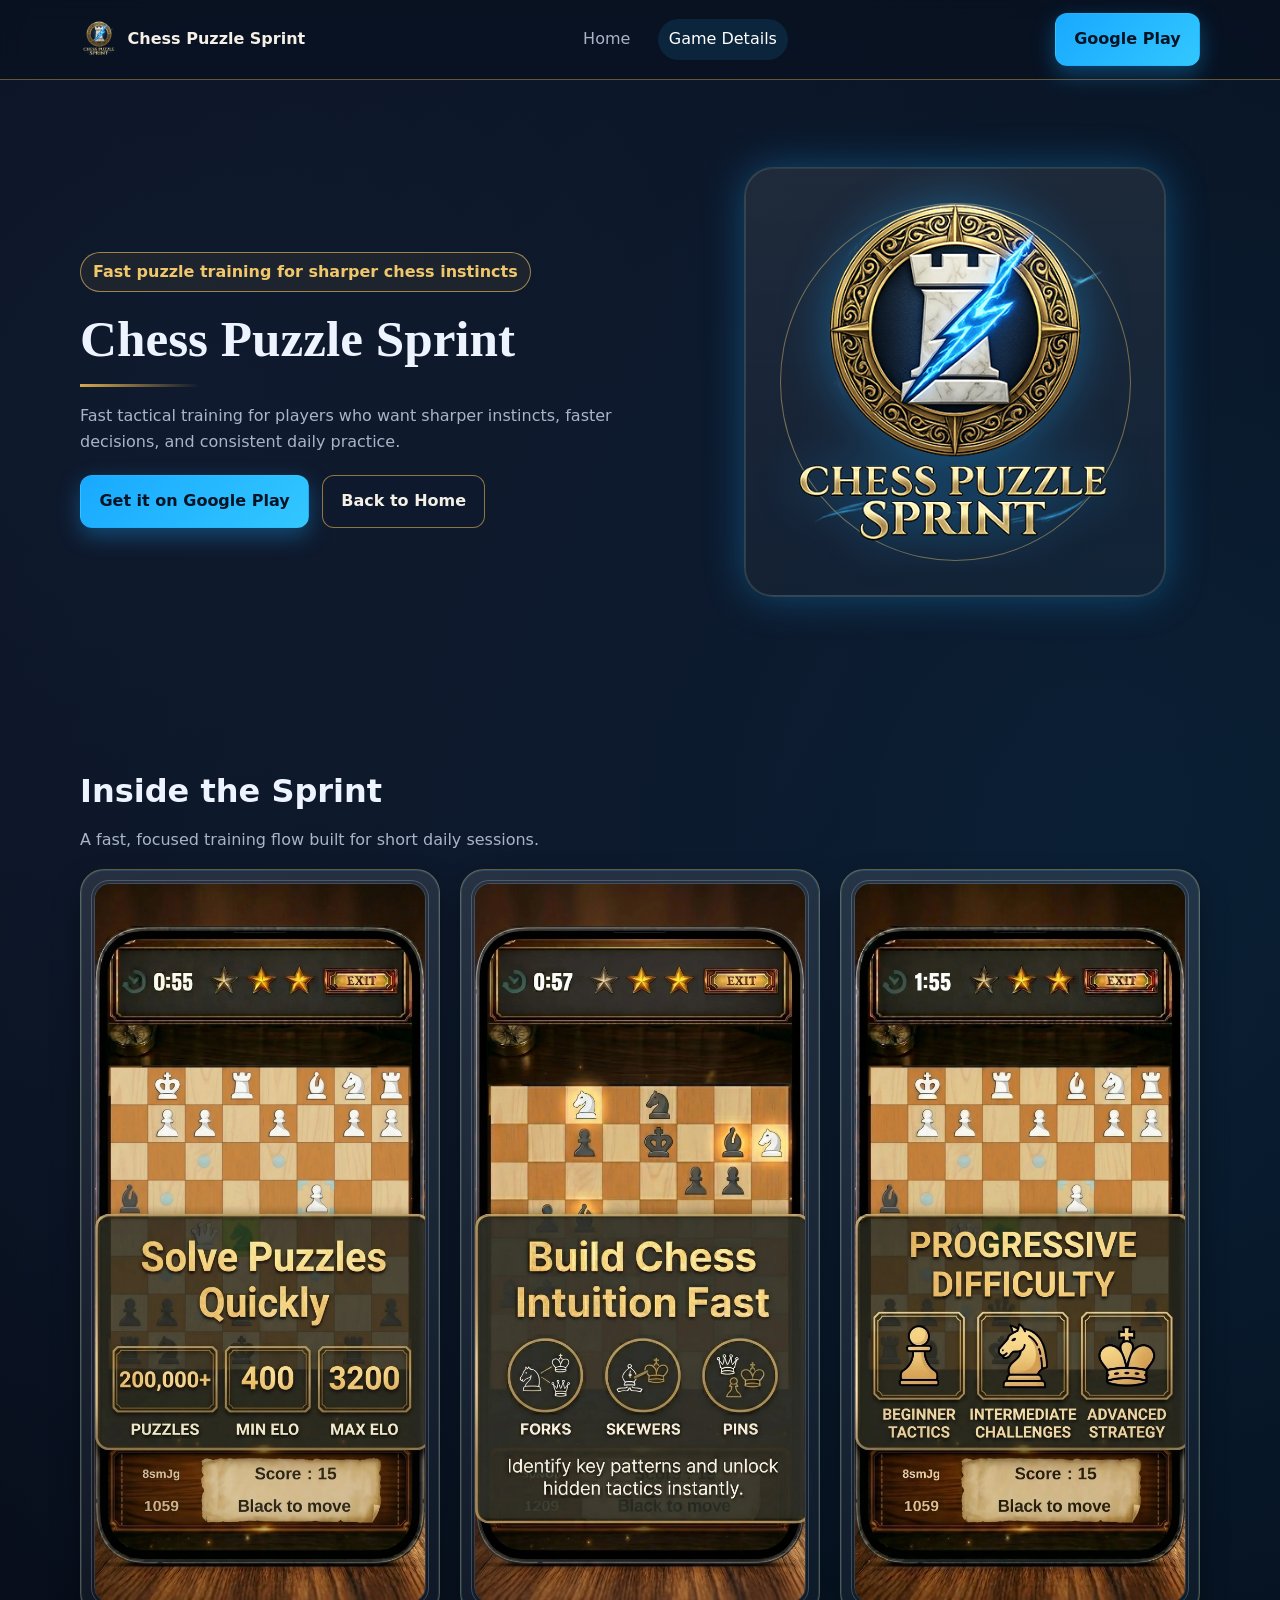
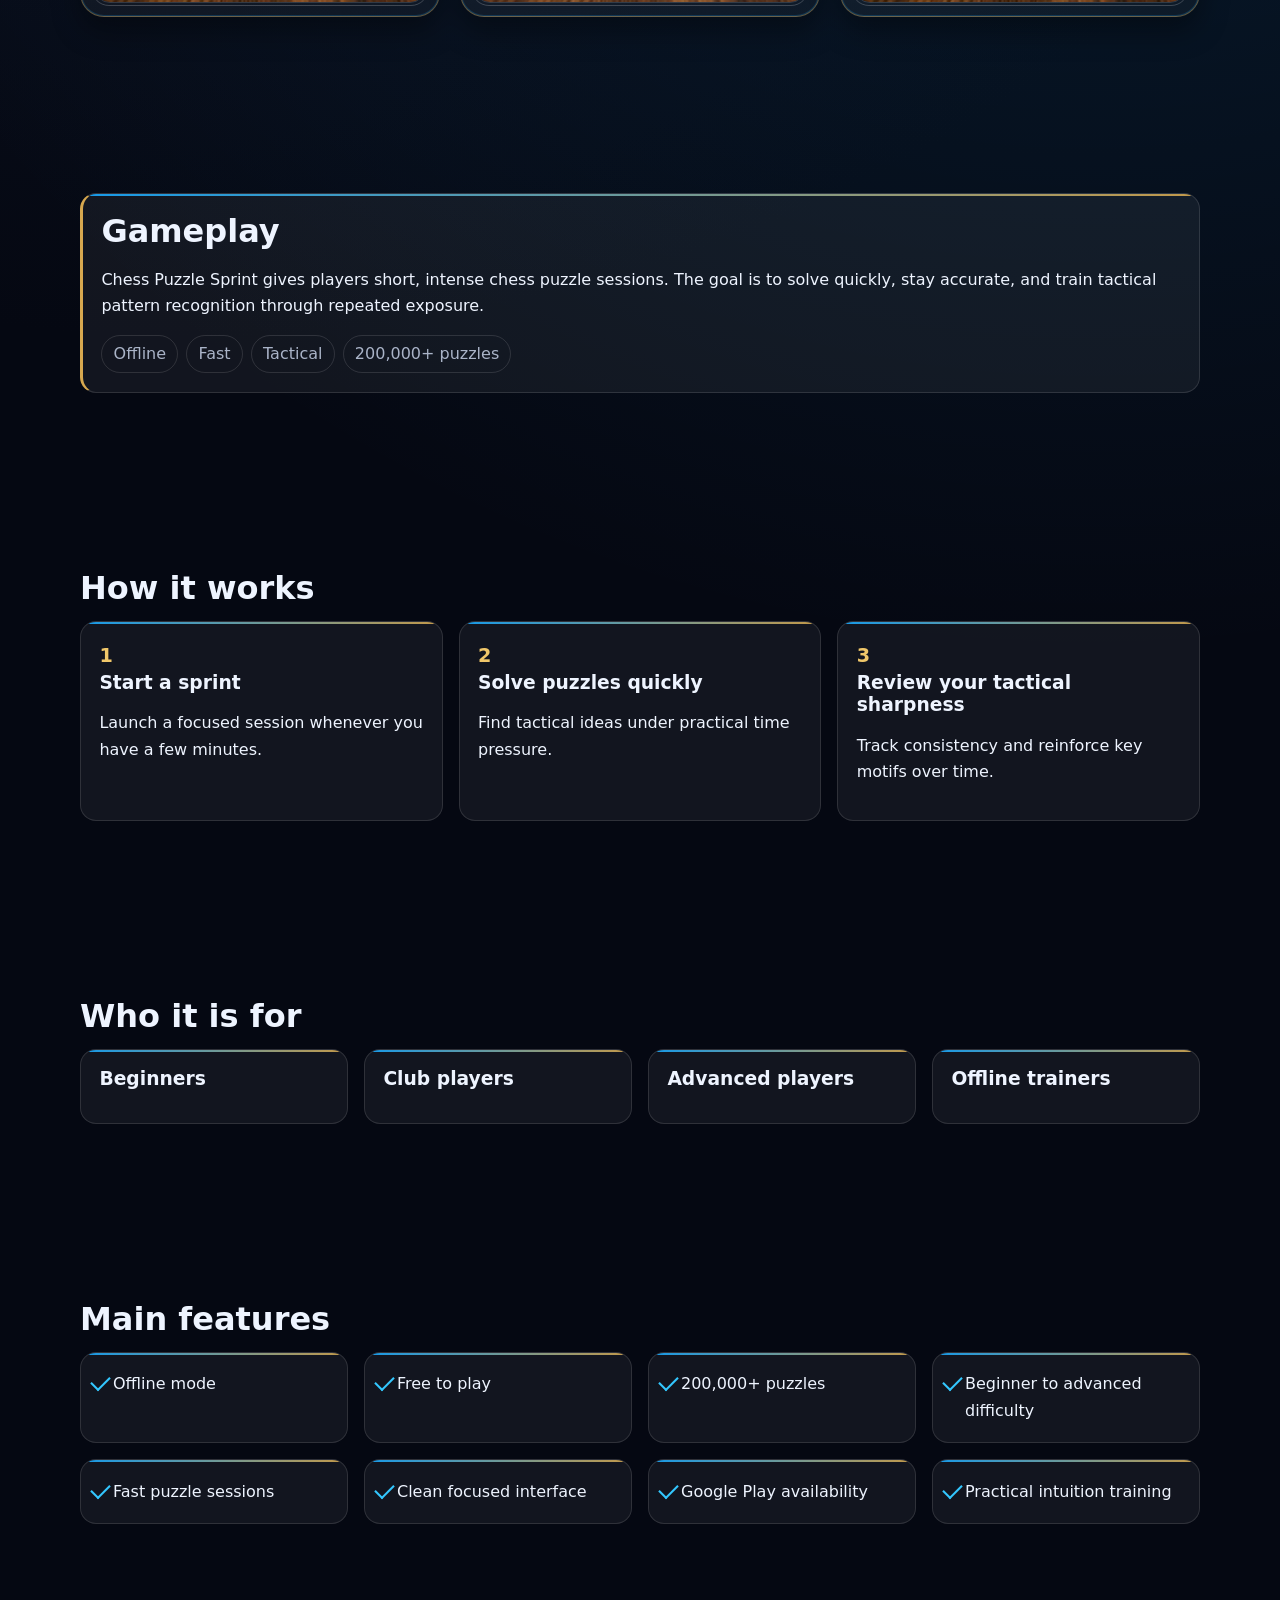
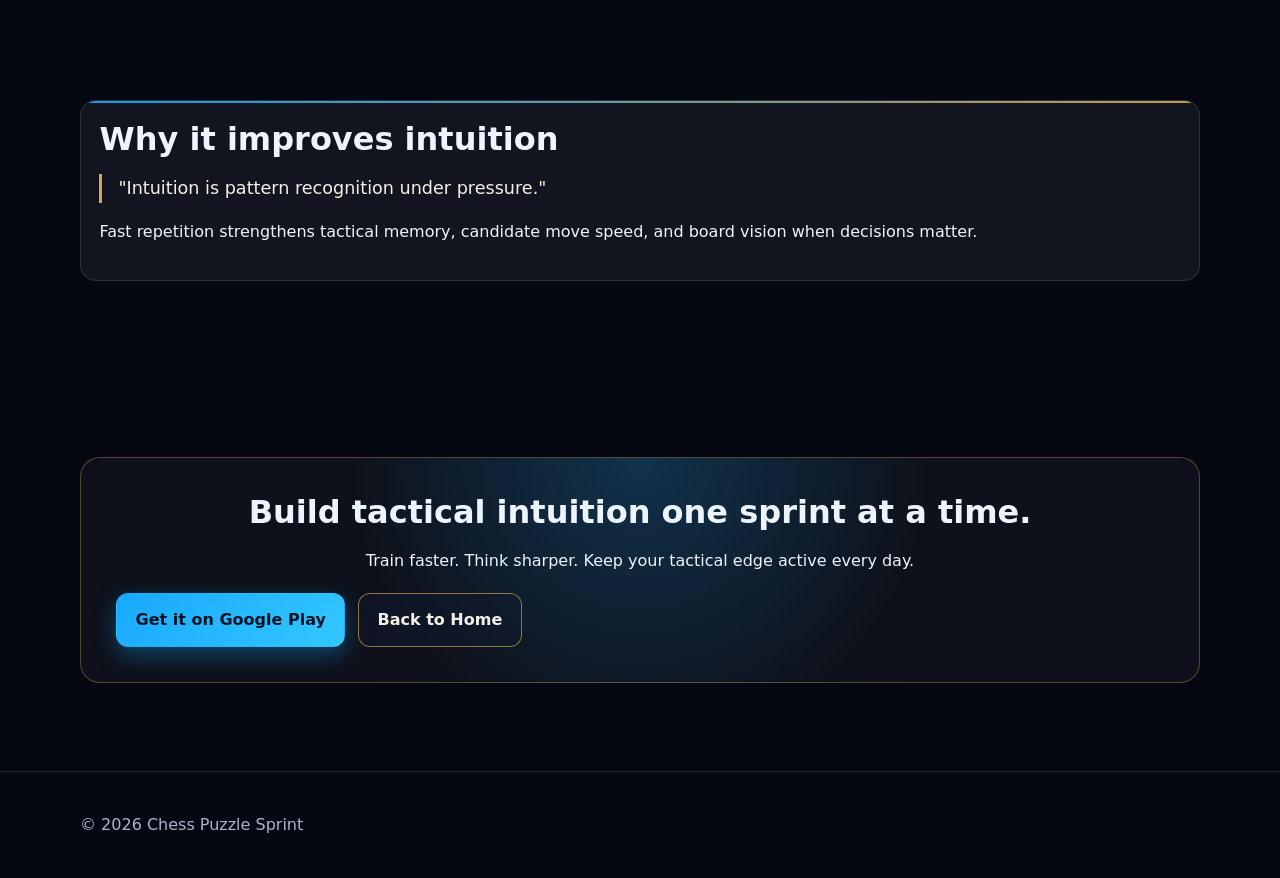
==== commit 402b45c2: "Améliore le cadrage décoratif des screenshots" ====
--- a/game.html
+++ b/game.html
@@ -44,10 +44,16 @@
       <div class="container">
         <h2>Inside the Sprint</h2>
         <p class="section-sub">A fast, focused training flow built for short daily sessions.</p>
-        <div class="grid three">
-          <article class="card phone-card"><h3>Home Screen</h3><div class="phone-mockup mini"><div class="mock-grid"></div><div class="mock-card">Daily Sprint</div><div class="mock-bar"><span></span></div></div></article>
-          <article class="card phone-card"><h3>Puzzle Sprint</h3><div class="phone-mockup mini"><div class="mock-grid"></div><div class="mock-card">Tactic in 8s</div><div class="mock-bar"><span></span></div></div></article>
-          <article class="card phone-card"><h3>Results Summary</h3><div class="phone-mockup mini"><div class="mock-grid"></div><div class="mock-card">Accuracy 92%</div><div class="mock-bar"><span></span></div></div></article>
+        <div class="screenshots-grid" aria-label="Inside the Sprint screenshots">
+          <article class="screenshot-card">
+            <img src="assets/screen-1.webp" alt="Home screen with daily sprint and puzzle board preview" />
+          </article>
+          <article class="screenshot-card">
+            <img src="assets/screen-2.webp" alt="Puzzle sprint interface with tactical sequence and hint controls" />
+          </article>
+          <article class="screenshot-card">
+            <img src="assets/screen-3.webp" alt="Results summary showing score, accuracy, and progress" />
+          </article>
         </div>
       </div>
     </section>
--- a/style.css
+++ b/style.css
@@ -57,11 +57,9 @@
 .hero h1::after{ content:""; display:block; width:120px; height:3px; margin-top:.9rem; background:linear-gradient(90deg,var(--gold),transparent); }
 .hero-visual{ position:relative; min-height:420px; display:grid; place-items:center; }
 .logo-frame{ width:min(420px, 90%); aspect-ratio:1/1; border-radius:28px; padding:1.2rem; background:linear-gradient(180deg,rgba(255,255,255,.08),rgba(255,255,255,.03)); border:1px solid var(--border); box-shadow:0 0 0 1px rgba(215,168,79,.18), 0 0 40px rgba(24,169,255,.35); position:relative; }
-.logo-frame::before{ content:""; position:absolute; inset:8% ; border-radius:50%; border:1px solid rgba(240,199,106,.45); }
+.logo-frame::before{ content:""; position:absolute; inset:8%; border-radius:50%; border:1px solid rgba(240,199,106,.45); }
 .logo-frame img{ width:100%; height:100%; object-fit:contain; filter: drop-shadow(0 0 24px rgba(24,169,255,.4)); }
 .floaty{ animation: floaty 6s ease-in-out infinite; }
-.stat-pill{ position:absolute; padding:.5rem .8rem; border-radius:999px; background:rgba(8,17,31,.78); border:1px solid var(--border); color:var(--ivory); font-size:.88rem; }
-.s1{ left:0; top:18%; }.s2{ right:2%; top:8%; }.s3{ right:0; bottom:14%; }
 
 .grid{ display:grid; gap:1rem; }
 .grid.four{ grid-template-columns:repeat(4,1fr); }
@@ -75,15 +73,10 @@
 .mini{ display:flex; align-items:center; gap:.85rem; }
 .mini span,.num{ font-size:1.2rem; font-weight:800; color:var(--gold-bright); min-width:2rem; }
 
-.preview-wrap{ display:grid; place-items:center; }
-.phone-mockup{ width:min(360px,92vw); border-radius:28px; border:1px solid var(--border); background:#060d1d; padding:1rem; box-shadow:0 18px 34px rgba(0,0,0,.45),0 0 30px rgba(24,169,255,.16); }
-.phone-mockup.mini{ width:100%; min-height:270px; }
-.mock-top{ height:14px; width:35%; margin:0 auto .75rem; border-radius:999px; background:#1a2a45; }
-.mock-grid{ height:140px; border-radius:12px; background-image: linear-gradient(45deg, #0f1d33 25%, #152843 25%, #152843 50%, #0f1d33 50%, #0f1d33 75%, #152843 75%, #152843 100%); background-size:26px 26px; border:1px solid rgba(255,255,255,.08); }
-.mock-card{ margin:.8rem 0; padding:.65rem .75rem; border-radius:10px; background:rgba(24,169,255,.16); border:1px solid rgba(51,199,255,.4); }
-.mock-bar{ height:8px; border-radius:99px; background:#10213d; overflow:hidden; }
-.mock-bar span{ display:block; width:72%; height:100%; background:linear-gradient(90deg,var(--blue),var(--gold)); animation:pulsebar 3s ease-in-out infinite; }
-.mock-line{ margin-top:.7rem; color:var(--muted); font-size:.9rem; }
+.screenshots-grid{ display:grid; grid-template-columns:repeat(3,minmax(0,1fr)); gap:1.25rem; align-items:stretch; }
+.screenshot-card{ background:linear-gradient(165deg, rgba(255,255,255,.11), rgba(255,255,255,.03)); border:1px solid rgba(240,199,106,.35); border-radius:24px; padding:.8rem; box-shadow:0 14px 28px rgba(0,0,0,.35), 0 0 0 1px rgba(24,169,255,.2) inset; position:relative; overflow:hidden; }
+.screenshot-card::after{ content:""; position:absolute; inset:10px; border-radius:18px; border:1px solid rgba(255,255,255,.2); pointer-events:none; }
+.screenshot-card img{ display:block; width:100%; aspect-ratio:9/19.5; object-fit:cover; object-position:center top; border-radius:16px; border:1px solid rgba(255,255,255,.14); }
 
 .gameplay{ border-left:3px solid var(--gold); }
 .pill-row{ display:flex; flex-wrap:wrap; gap:.5rem; margin-top:.9rem; }
@@ -99,11 +92,16 @@
 
 @media (max-width: 960px){
   .hero-grid,.split,.grid.four,.grid.three{ grid-template-columns:1fr; }
+  .screenshots-grid{ grid-template-columns:repeat(2,minmax(0,1fr)); }
   .hero-visual{ min-height:340px; }
   .nav-wrap{ flex-wrap:wrap; }
   .nav-cta{ width:100%; }
 }
 
+
+@media (max-width: 700px){
+  .screenshots-grid{ grid-template-columns:1fr; }
+}
 @media (prefers-reduced-motion: reduce){
   *,*::before,*::after{ animation:none !important; transition:none !important; scroll-behavior:auto !important; }
 }
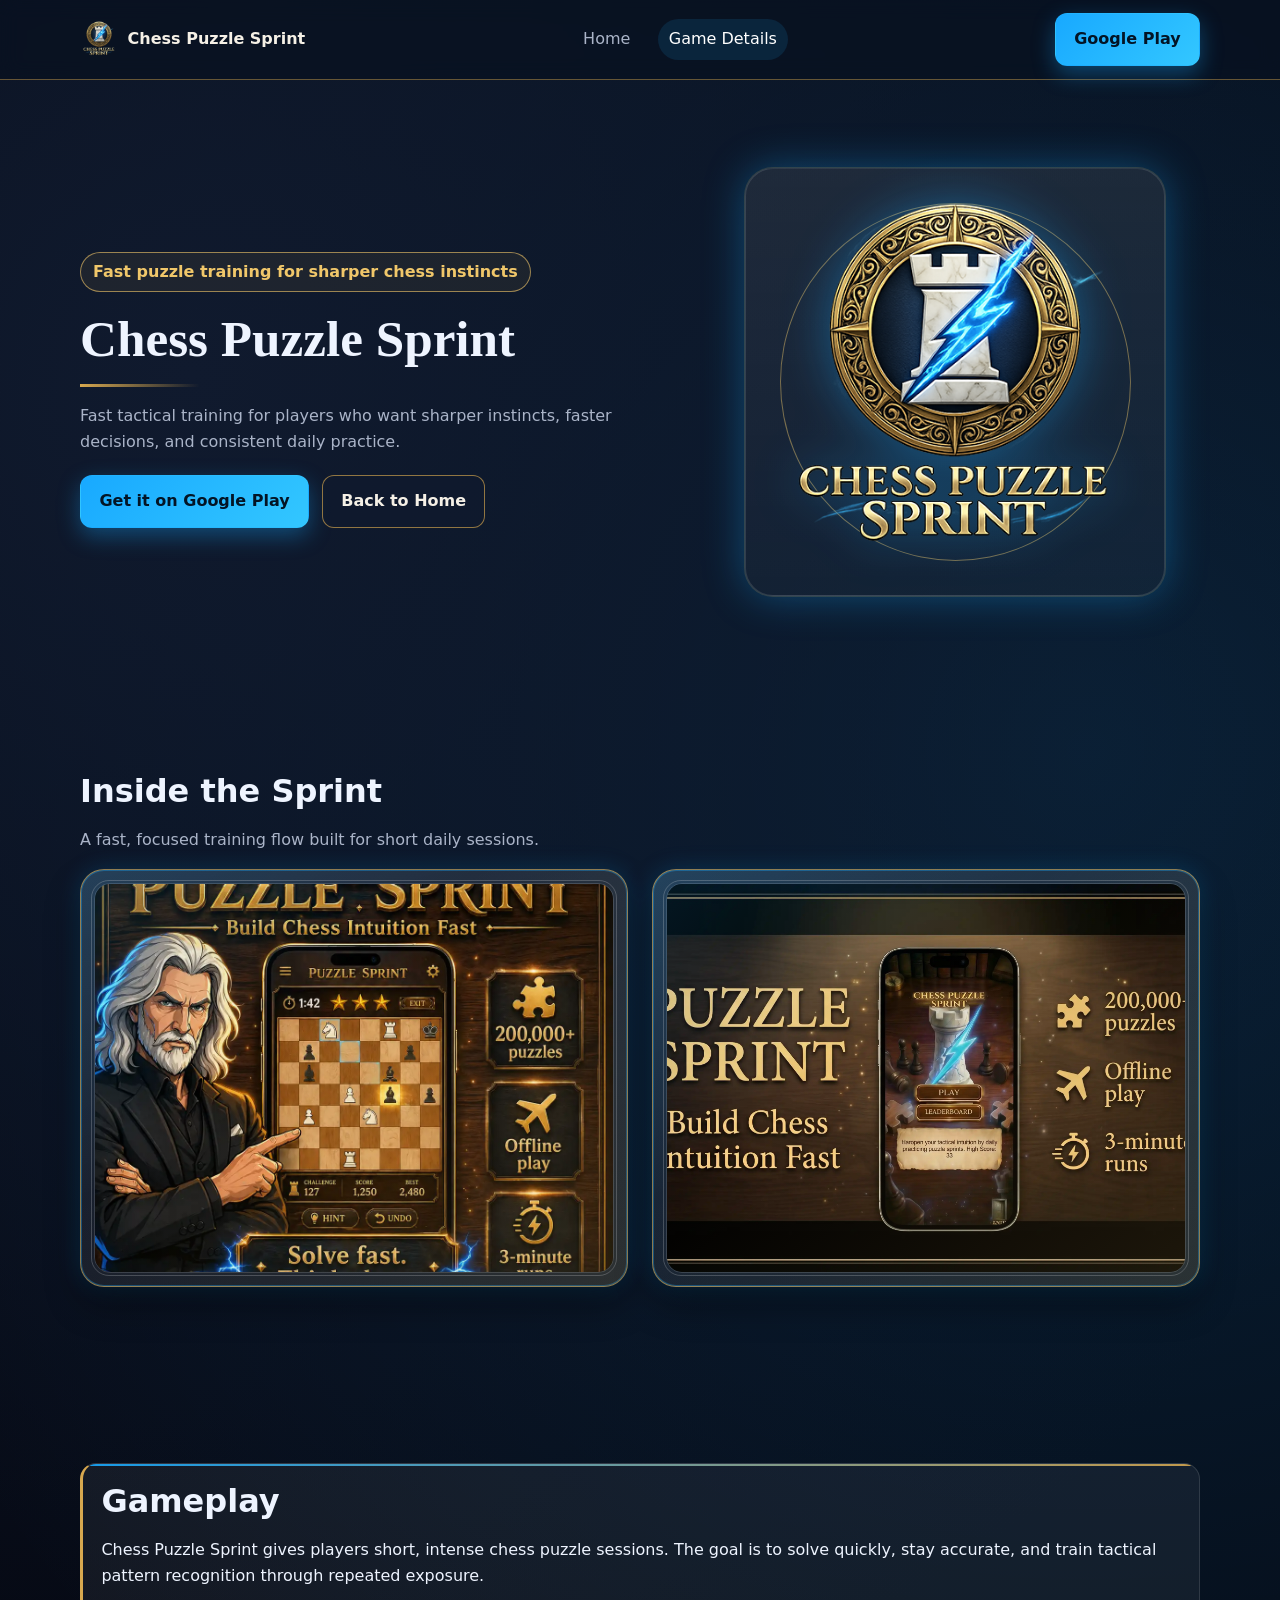
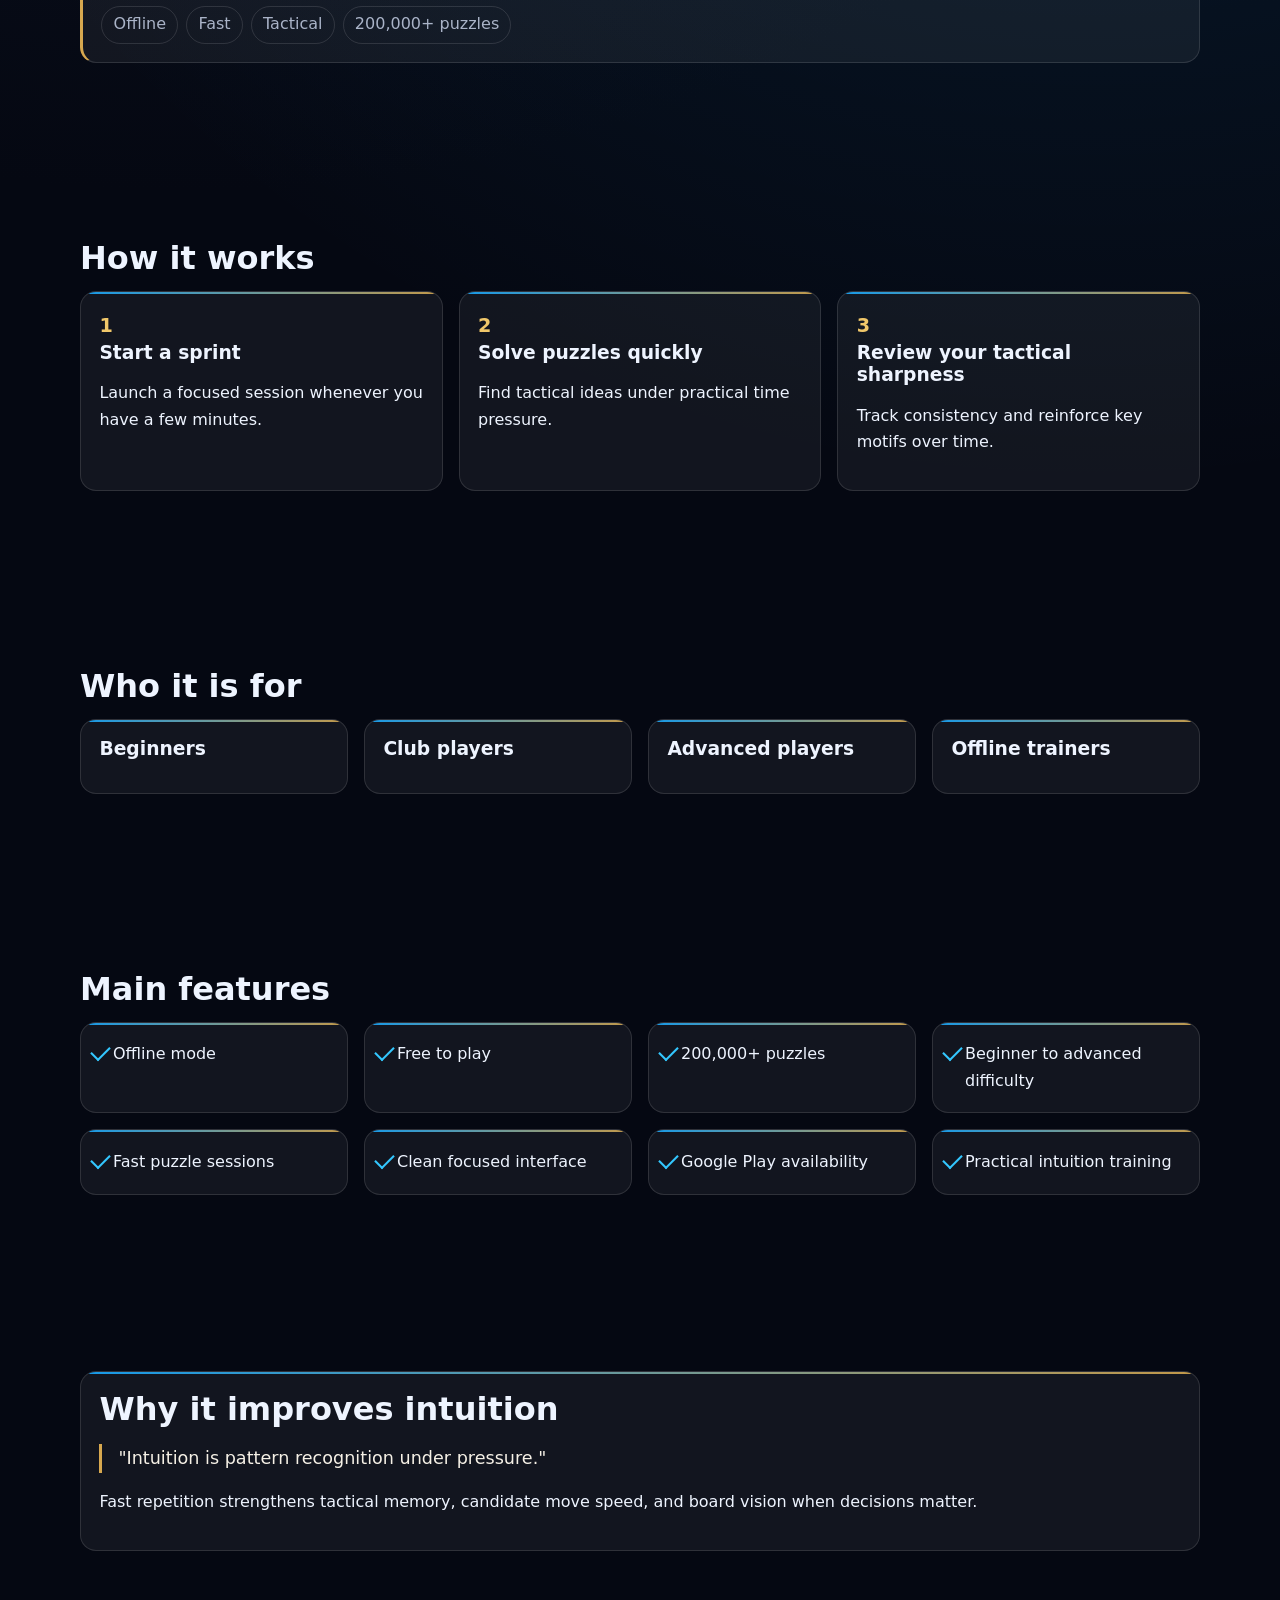
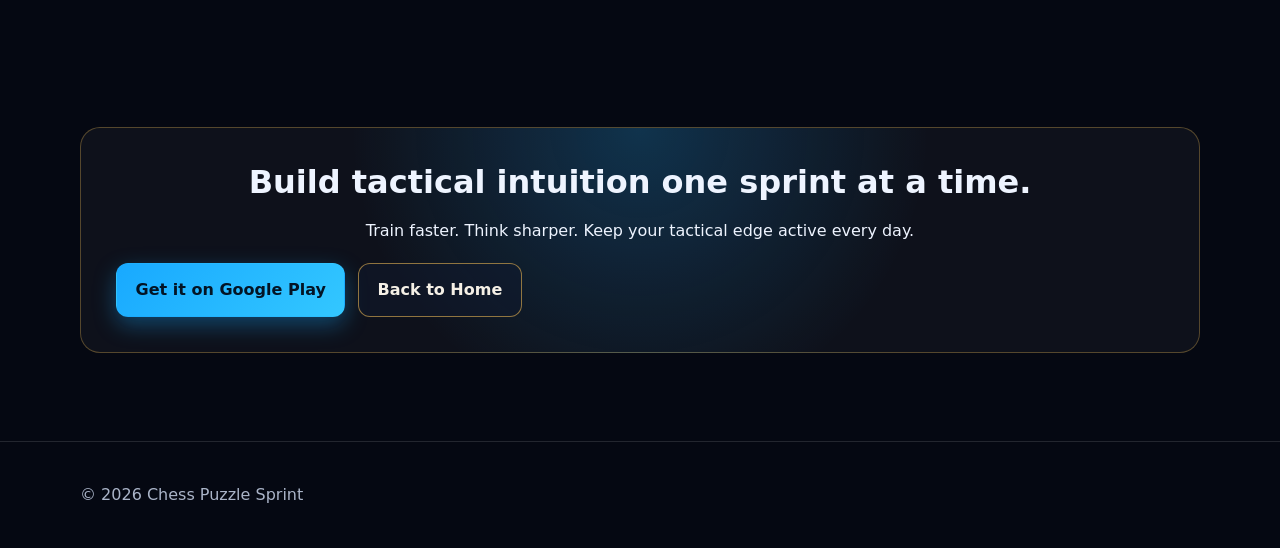
==== commit 8d0abbde: "Update Inside the Sprint gallery with new assets" ====
--- a/game.html
+++ b/game.html
@@ -44,15 +44,12 @@
       <div class="container">
         <h2>Inside the Sprint</h2>
         <p class="section-sub">A fast, focused training flow built for short daily sessions.</p>
-        <div class="screenshots-grid" aria-label="Inside the Sprint screenshots">
-          <article class="screenshot-card">
-            <img src="assets/screen-1.webp" alt="Home screen with daily sprint and puzzle board preview" />
+        <div class="screenshots-grid sprint-gallery" aria-label="Inside the Sprint screenshots">
+          <article class="screenshot-card sprint-shot">
+            <img src="assets/image 1.webp" alt="Inside the Sprint screen showcasing in-game tactical puzzle training" />
           </article>
-          <article class="screenshot-card">
-            <img src="assets/screen-2.webp" alt="Puzzle sprint interface with tactical sequence and hint controls" />
-          </article>
-          <article class="screenshot-card">
-            <img src="assets/screen-3.webp" alt="Results summary showing score, accuracy, and progress" />
+          <article class="screenshot-card sprint-shot">
+            <img src="assets/image 2.webp" alt="Inside the Sprint screen highlighting puzzle flow and tactical decisions" />
           </article>
         </div>
       </div>
--- a/style.css
+++ b/style.css
@@ -78,6 +78,15 @@
 .screenshot-card::after{ content:""; position:absolute; inset:10px; border-radius:18px; border:1px solid rgba(255,255,255,.2); pointer-events:none; }
 .screenshot-card img{ display:block; width:100%; aspect-ratio:9/19.5; object-fit:cover; object-position:center top; border-radius:16px; border:1px solid rgba(255,255,255,.14); }
 
+
+.sprint-gallery{ grid-template-columns:repeat(2,minmax(0,1fr)); gap:1.5rem; }
+.sprint-shot{ 
+  border:1px solid rgba(240,199,106,.55);
+  box-shadow:0 18px 34px rgba(0,0,0,.36), 0 0 0 1px rgba(24,169,255,.35) inset, 0 0 24px rgba(24,169,255,.2);
+}
+.sprint-shot::before{ content:""; position:absolute; inset:0; background:linear-gradient(140deg, rgba(24,169,255,.14), transparent 38%, rgba(215,168,79,.14)); pointer-events:none; }
+.sprint-shot img{ aspect-ratio:4/3; object-fit:cover; object-position:center; }
+
 .gameplay{ border-left:3px solid var(--gold); }
 .pill-row{ display:flex; flex-wrap:wrap; gap:.5rem; margin-top:.9rem; }
 .pill-row span{ padding:.3rem .7rem; border-radius:999px; border:1px solid var(--border); color:var(--muted); }
@@ -93,6 +102,7 @@
 @media (max-width: 960px){
   .hero-grid,.split,.grid.four,.grid.three{ grid-template-columns:1fr; }
   .screenshots-grid{ grid-template-columns:repeat(2,minmax(0,1fr)); }
+  .sprint-gallery{ grid-template-columns:1fr; }
   .hero-visual{ min-height:340px; }
   .nav-wrap{ flex-wrap:wrap; }
   .nav-cta{ width:100%; }
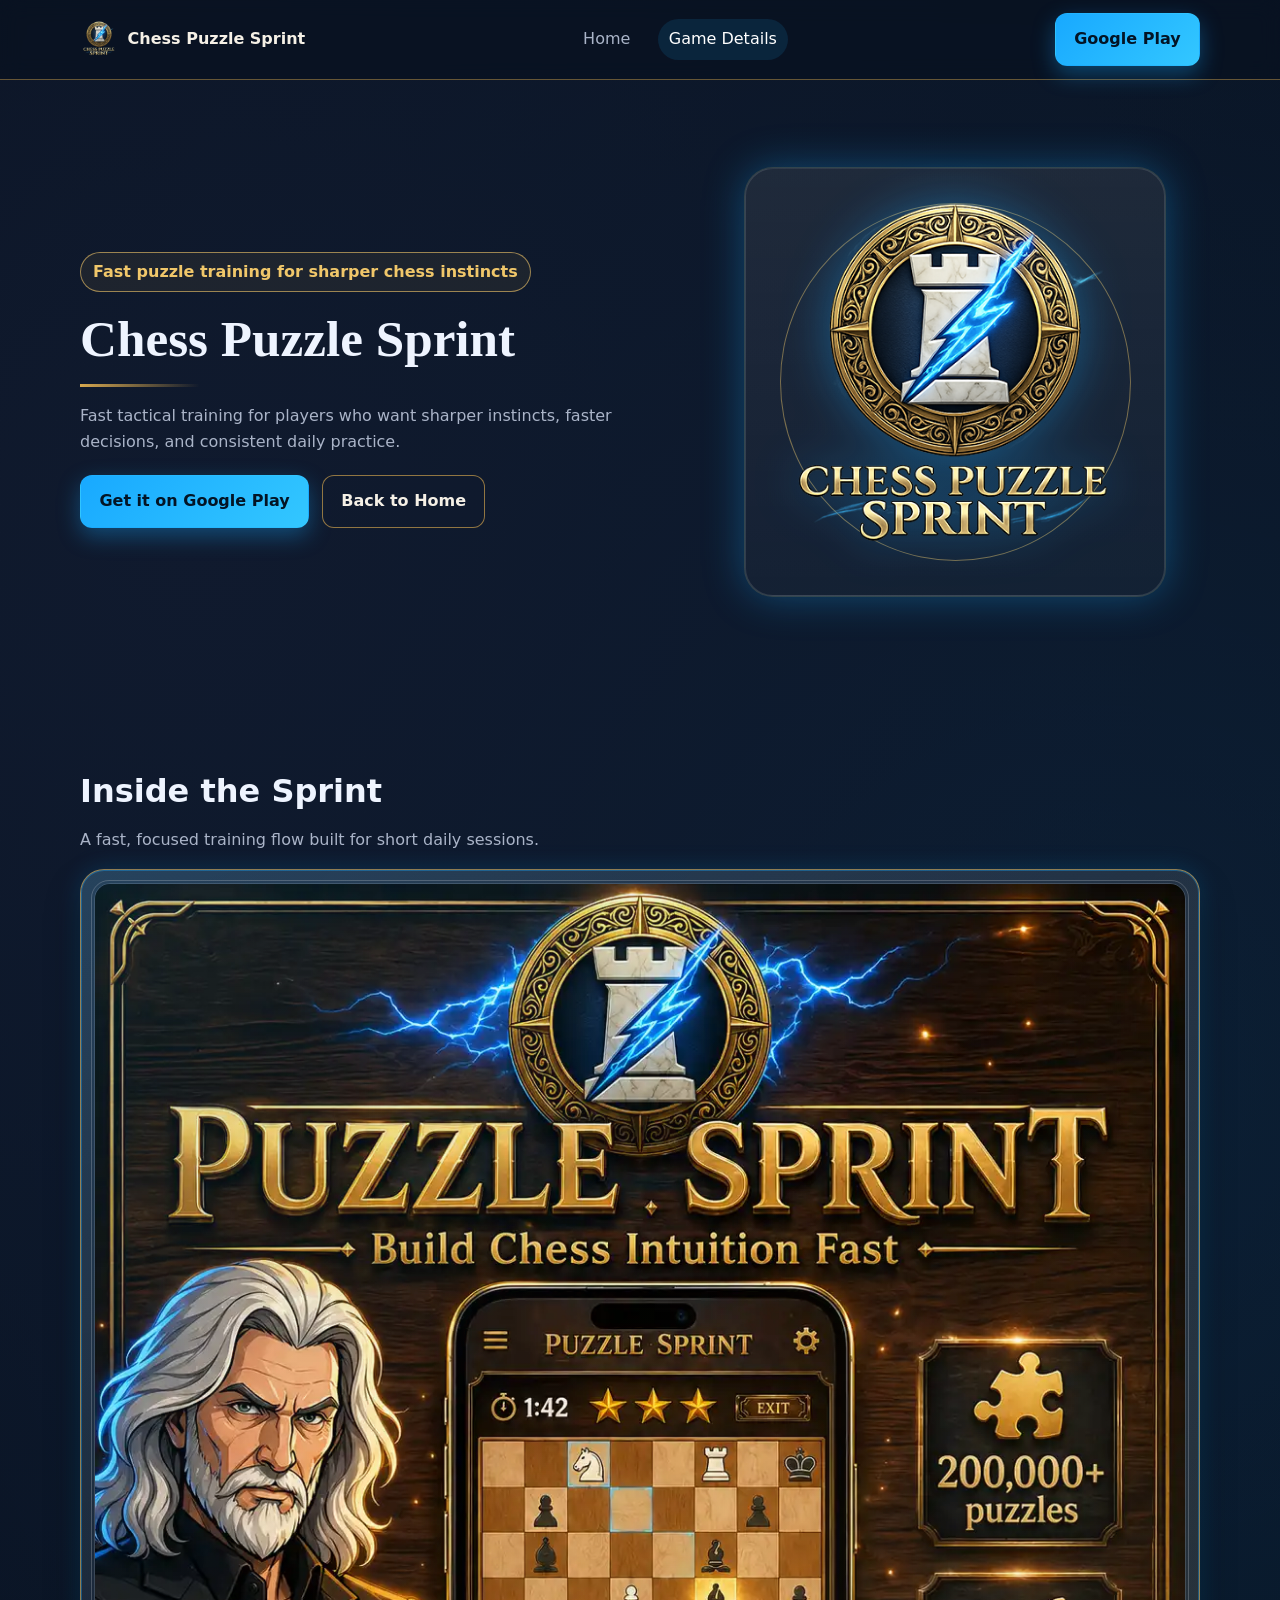
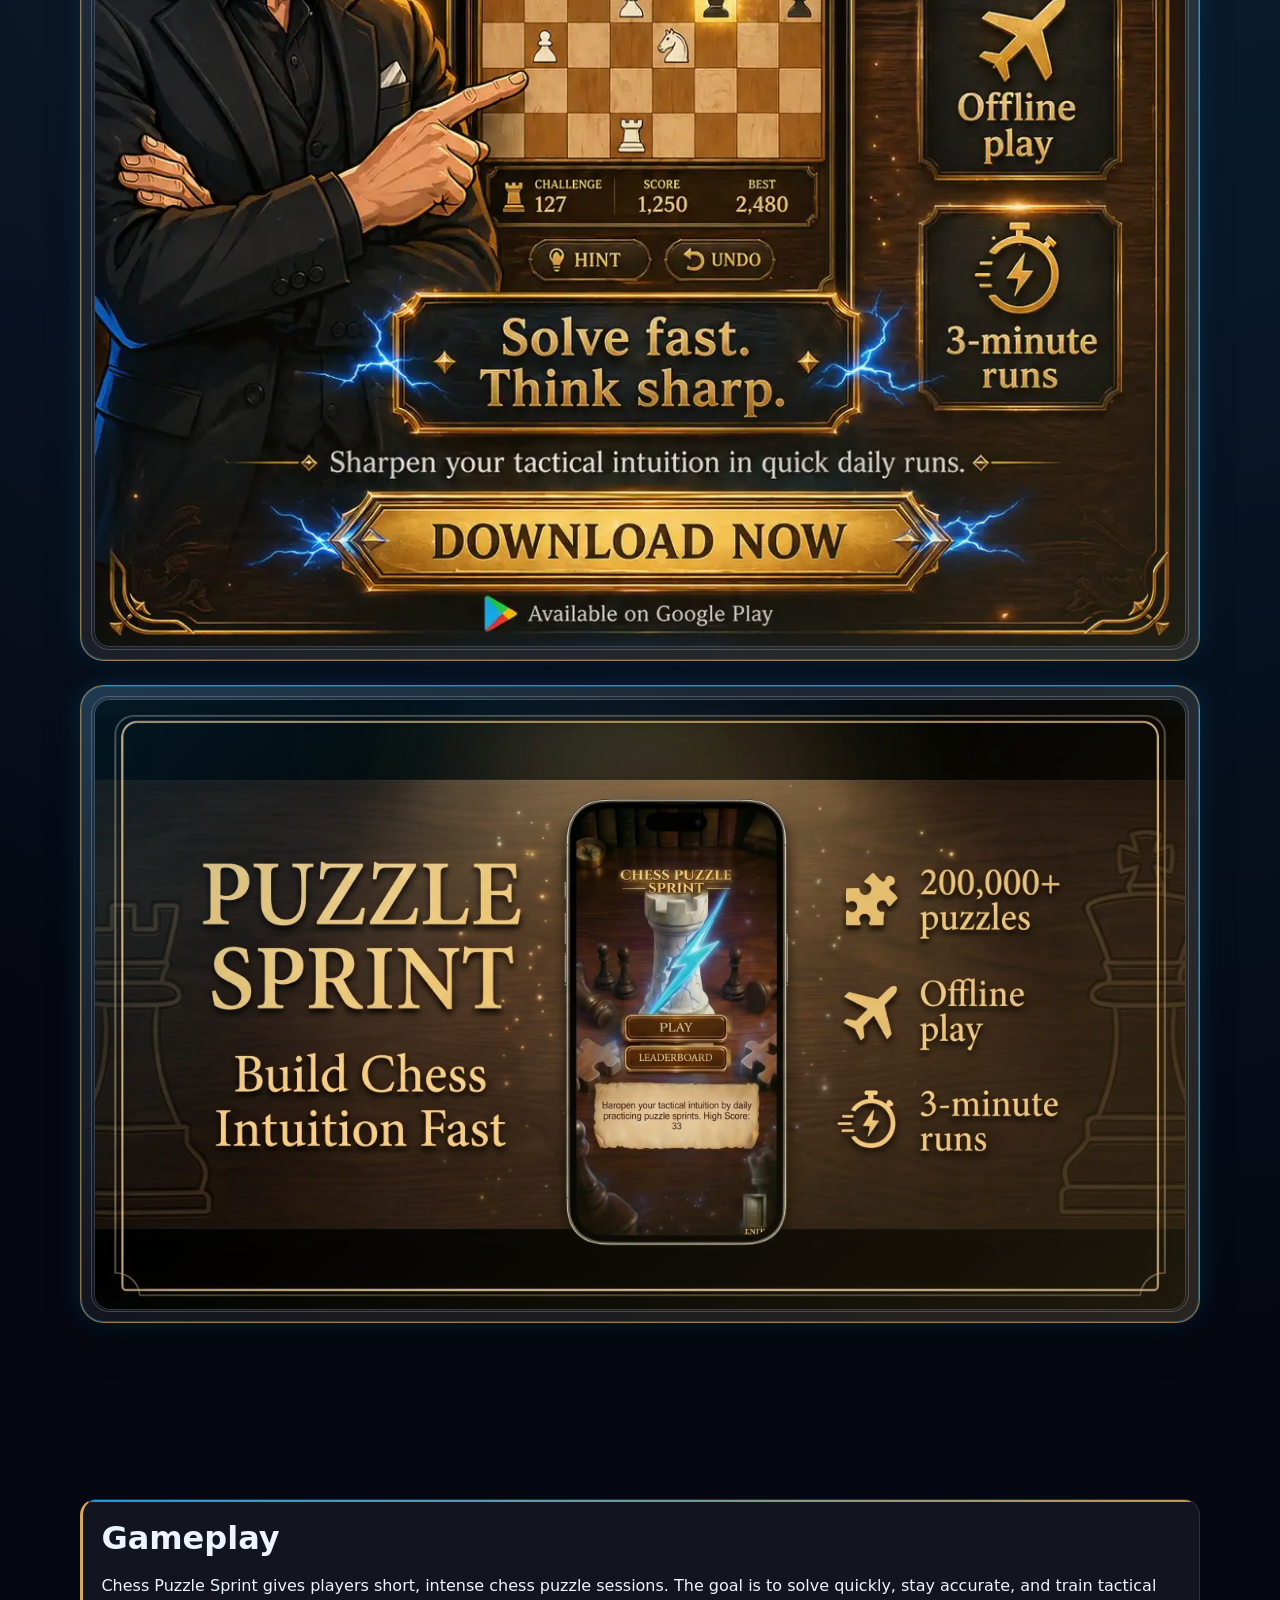
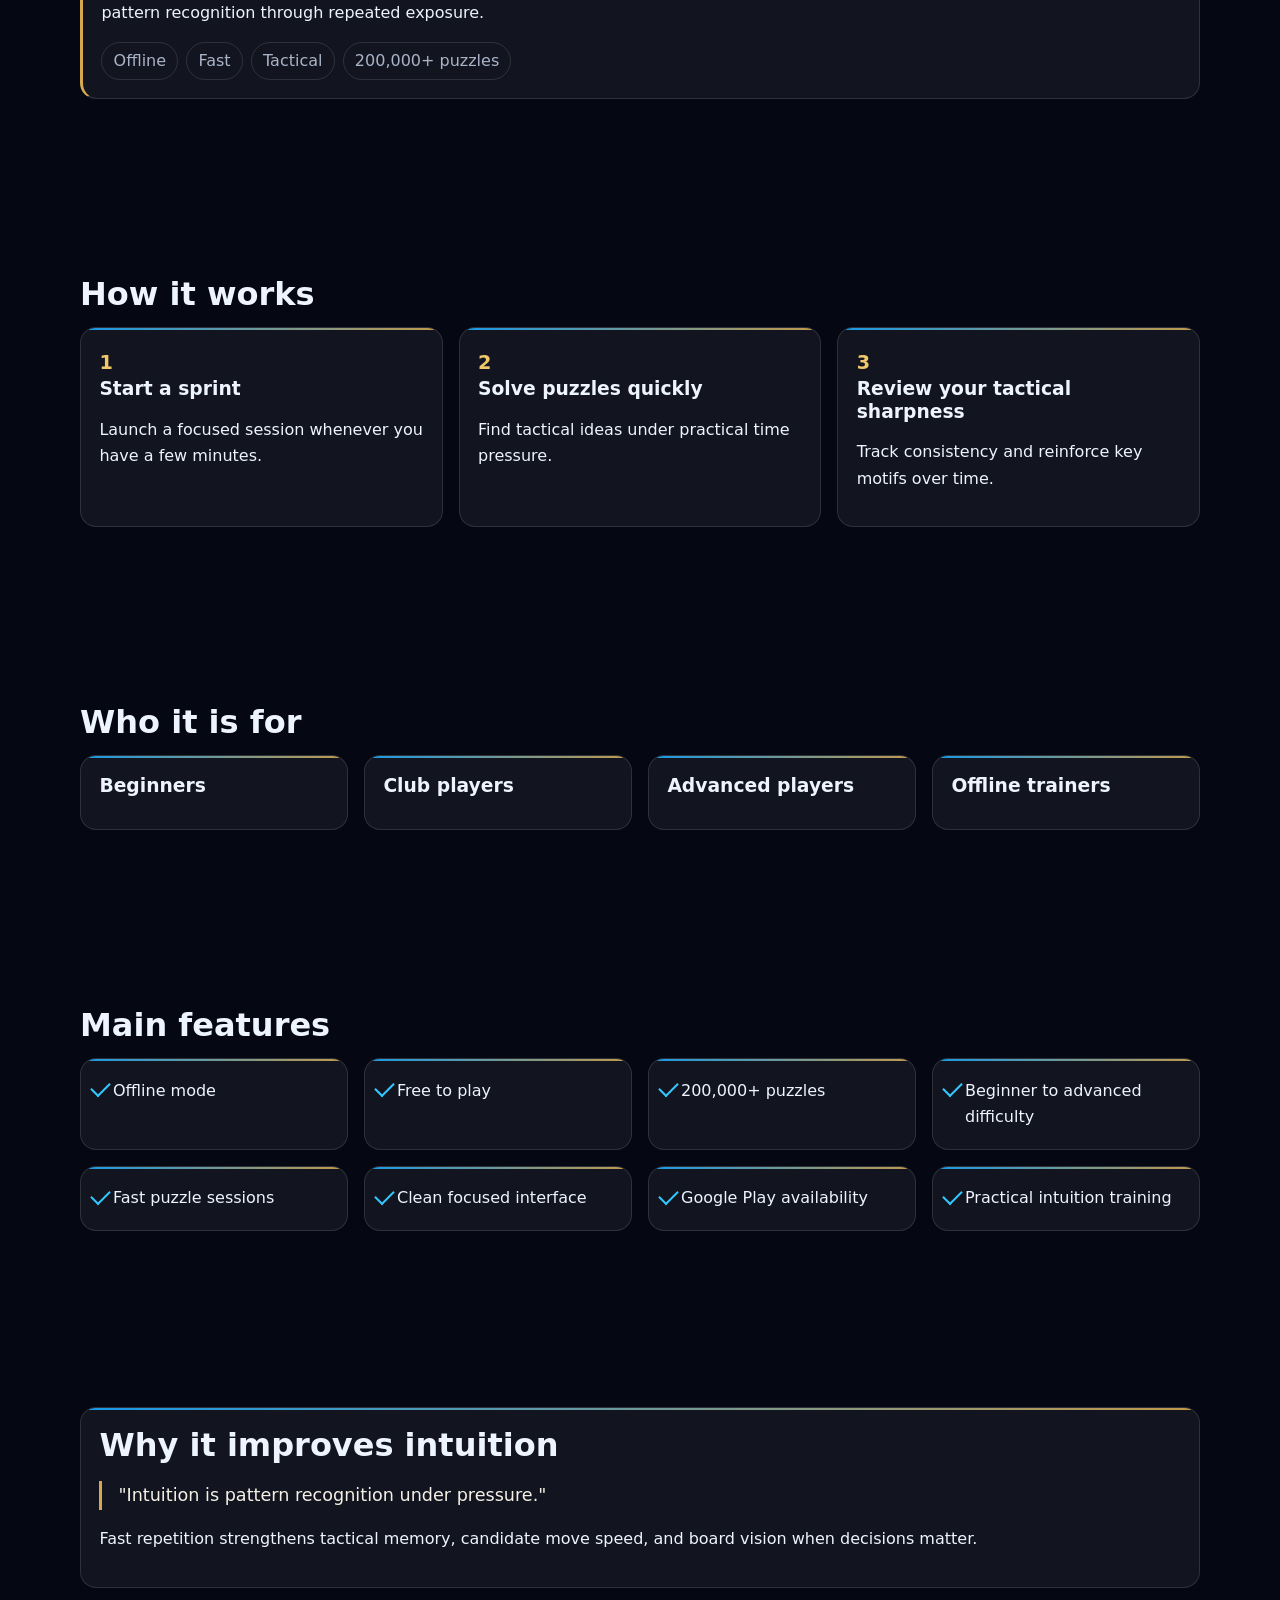
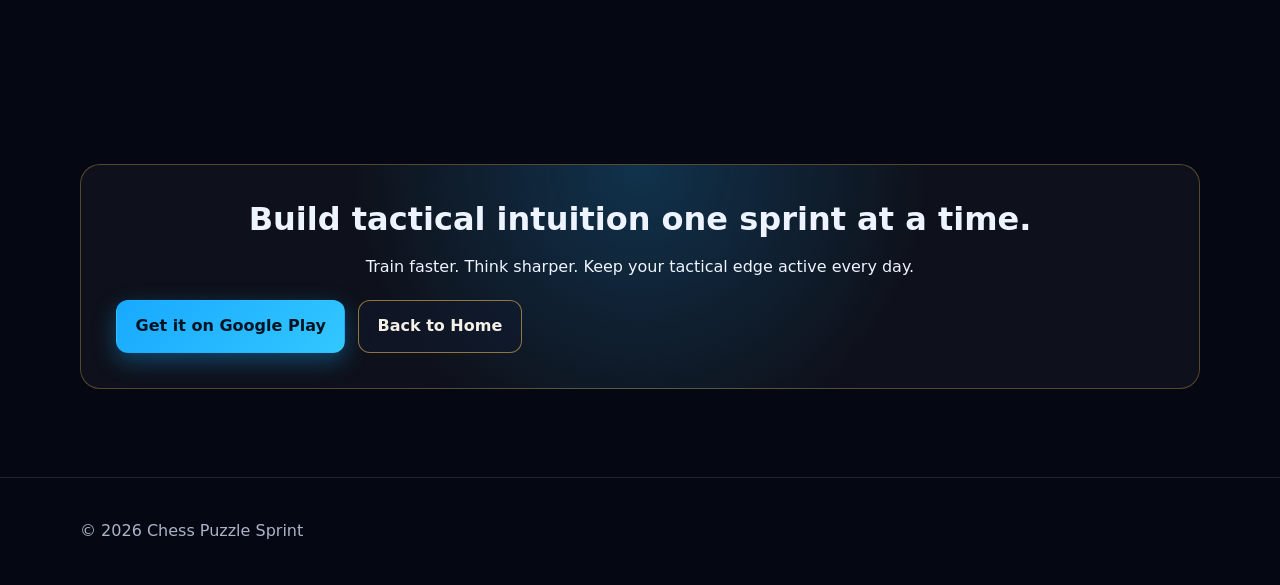
==== commit b6729e9a: "Update Google Play links to production app URL" ====
--- a/game.html
+++ b/game.html
@@ -18,7 +18,7 @@
         <a href="index.html">Home</a>
         <a class="active" href="game.html">Game Details</a>
       </nav>
-      <a class="btn btn-primary nav-cta" href="https://play.google.com/store/apps/details?id=YOUR_APP_PACKAGE_NAME" target="_blank" rel="noopener noreferrer">Google Play</a>
+      <a class="btn btn-primary nav-cta" href="https://play.google.com/store/apps/details?id=com.ismail.chesspuzzlesprint" target="_blank" rel="noopener noreferrer">Google Play</a>
     </div>
   </header>
 
@@ -30,7 +30,7 @@
           <h1>Chess Puzzle Sprint</h1>
           <p class="lead">Fast tactical training for players who want sharper instincts, faster decisions, and consistent daily practice.</p>
           <div class="btn-row">
-            <a class="btn btn-primary" href="https://play.google.com/store/apps/details?id=YOUR_APP_PACKAGE_NAME" target="_blank" rel="noopener noreferrer">Get it on Google Play</a>
+            <a class="btn btn-primary" href="https://play.google.com/store/apps/details?id=com.ismail.chesspuzzlesprint" target="_blank" rel="noopener noreferrer">Get it on Google Play</a>
             <a class="btn btn-secondary" href="index.html">Back to Home</a>
           </div>
         </div>
@@ -65,7 +65,7 @@
 
     <section class="section"><div class="container"><div class="card quote-card center"><h2>Why it improves intuition</h2><blockquote>"Intuition is pattern recognition under pressure."</blockquote><p>Fast repetition strengthens tactical memory, candidate move speed, and board vision when decisions matter.</p></div></div></section>
 
-    <section class="section"><div class="container cta-panel"><h2>Build tactical intuition one sprint at a time.</h2><p>Train faster. Think sharper. Keep your tactical edge active every day.</p><div class="btn-row"><a class="btn btn-primary" href="https://play.google.com/store/apps/details?id=YOUR_APP_PACKAGE_NAME" target="_blank" rel="noopener noreferrer">Get it on Google Play</a><a class="btn btn-secondary" href="index.html">Back to Home</a></div></div></section>
+    <section class="section"><div class="container cta-panel"><h2>Build tactical intuition one sprint at a time.</h2><p>Train faster. Think sharper. Keep your tactical edge active every day.</p><div class="btn-row"><a class="btn btn-primary" href="https://play.google.com/store/apps/details?id=com.ismail.chesspuzzlesprint" target="_blank" rel="noopener noreferrer">Get it on Google Play</a><a class="btn btn-secondary" href="index.html">Back to Home</a></div></div></section>
   </main>
 
   <footer class="site-footer"><div class="container"><p>&copy; 2026 Chess Puzzle Sprint</p></div></footer>
--- a/style.css
+++ b/style.css
@@ -79,13 +79,13 @@
 .screenshot-card img{ display:block; width:100%; aspect-ratio:9/19.5; object-fit:cover; object-position:center top; border-radius:16px; border:1px solid rgba(255,255,255,.14); }
 
 
-.sprint-gallery{ grid-template-columns:repeat(2,minmax(0,1fr)); gap:1.5rem; }
+.sprint-gallery{ grid-template-columns:1fr; gap:1.5rem; }
 .sprint-shot{ 
   border:1px solid rgba(240,199,106,.55);
   box-shadow:0 18px 34px rgba(0,0,0,.36), 0 0 0 1px rgba(24,169,255,.35) inset, 0 0 24px rgba(24,169,255,.2);
 }
 .sprint-shot::before{ content:""; position:absolute; inset:0; background:linear-gradient(140deg, rgba(24,169,255,.14), transparent 38%, rgba(215,168,79,.14)); pointer-events:none; }
-.sprint-shot img{ aspect-ratio:4/3; object-fit:cover; object-position:center; }
+.sprint-shot img{ width:100%; height:auto; aspect-ratio:auto; object-fit:contain; object-position:center; }
 
 .gameplay{ border-left:3px solid var(--gold); }
 .pill-row{ display:flex; flex-wrap:wrap; gap:.5rem; margin-top:.9rem; }
